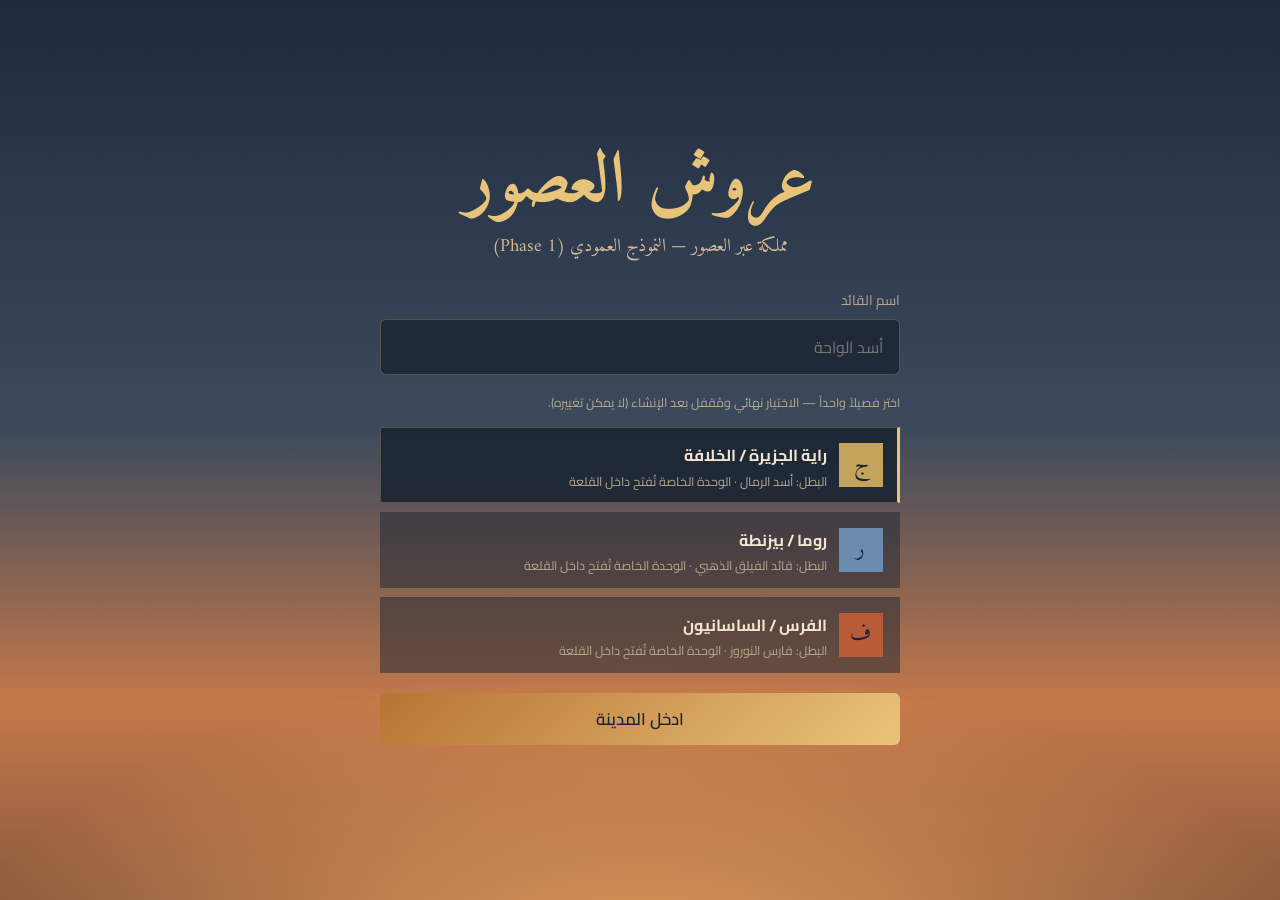
==== prototype/index.html @ b02d91c1 "Sync store deliverables: web prototype, media, and docs Add the Phase 1 browser prototype and media " ====
<!DOCTYPE html>
<html lang="ar" dir="rtl">
<head>
  <meta charset="UTF-8" />
  <meta name="viewport" content="width=device-width, initial-scale=1, viewport-fit=cover, maximum-scale=1" />
  <meta name="theme-color" content="#1e2a3d" />
  <meta name="apple-mobile-web-app-capable" content="yes" />
  <meta name="apple-mobile-web-app-status-bar-style" content="black-translucent" />
  <meta name="apple-mobile-web-app-title" content="عروش العصور" />
  <meta name="mobile-web-app-capable" content="yes" />
  <meta name="description" content="عروش العصور — نموذج عمودي عربي لمدينة وتحالف وخريطة عالم" />
  <link rel="manifest" href="manifest.webmanifest" />
  <link rel="icon" href="icons/icon-192.svg" type="image/svg+xml" />
  <link rel="apple-touch-icon" href="icons/icon-192.svg" />
  <title>عروش العصور — النموذج العمودي</title>
  <link rel="stylesheet" href="css/main.css" />
  <script type="importmap">
  {
    "imports": {
      "three": "./vendor/three.module.js",
      "three/addons/": "./vendor/addons/"
    }
  }
  </script>
</head>
<body>
  <div id="app">
    <section id="screen-create" class="screen active">
      <div class="create-wrap">
        <h1 class="brand-mark">عروش العصور</h1>
        <p class="brand-sub">مملكة عبر العصور — النموذج العمودي (Phase 1)</p>
        <div class="create-panel">
          <label for="player-name">اسم القائد</label>
          <input id="player-name" type="text" maxlength="24" placeholder="أسد الواحة" autocomplete="off" enterkeyhint="done" />
          <p class="lock-note">اختر فصيلاً واحداً — الاختيار نهائي ومُقفل بعد الإنشاء (لا يمكن تغييره).</p>
          <div id="faction-rail" class="faction-rail" role="listbox" aria-label="الفصائل"></div>
          <button type="button" class="btn btn-primary" id="btn-create">ادخل المدينة</button>
        </div>
      </div>
    </section>

    <section id="screen-game" class="screen">
      <header class="topbar">
        <h1 class="brand-mini" id="brand-mini">عروش العصور</h1>
        <div class="res-bar" id="res-bar"></div>
        <button type="button" class="btn btn-ghost btn-small" id="btn-reset" title="إعادة تعيين">جديد</button>
      </header>
      <p class="timescale" id="timescale"></p>
      <main class="main-stage" id="main-stage"></main>
      <nav class="hud-nav" aria-label="التنقل">
        <button type="button" data-view="city" class="active" title="داخل القلعة">القلعة</button>
        <button type="button" data-view="map" title="خريطة العالم">الخريطة</button>
        <button type="button" data-view="hero" title="البطل">البطل</button>
        <button type="button" data-view="alliance" title="التحالف">التحالف</button>
        <button type="button" data-view="reports" title="التقارير">التقارير</button>
        <button type="button" data-view="quests" title="المهام">المهام</button>
      </nav>
    </section>
  </div>

  <div class="onboarding" id="onboarding">
    <p id="onboarding-text"></p>
    <button type="button" class="btn btn-primary btn-small" id="btn-onboard-next">متابعة</button>
  </div>

  <div class="toast-host" id="toast-host" aria-live="polite"></div>

  <div class="modal-backdrop" id="modal" role="dialog" aria-modal="true">
    <div class="modal">
      <div id="modal-body"></div>
      <button type="button" class="btn btn-ghost" id="modal-close" style="margin-top:0.75rem;width:100%">إغلاق</button>
    </div>
  </div>

  <script type="module" src="js/app.js"></script>
</body>
</html>
---- prototype/css/main.css ----
/* عروش العصور — phone-first + atmospheric maps */
@import url('https://fonts.googleapis.com/css2?family=Amiri:wght@400;700&family=Cairo:wght@400;600;700&display=swap');

:root {
  --ink: #1a2433;
  --ink-soft: #2c3a4f;
  --sand: #d4b896;
  --sand-deep: #a67c52;
  --copper: #b87333;
  --amber: #e8c47a;
  --dusk-top: #1e2a3d;
  --dusk-mid: #3d4a5c;
  --dusk-horizon: #c4784a;
  --dusk-glow: #e8a05c;
  --panel: rgba(26, 36, 51, 0.82);
  --panel-edge: rgba(232, 196, 122, 0.28);
  --text: #f3e6d0;
  --text-muted: #b8a890;
  --danger: #c45c4a;
  --ok: #6a9b6e;
  --font-display: 'Amiri', 'Traditional Arabic', serif;
  --font-ui: 'Cairo', 'Segoe UI', Tahoma, sans-serif;
  --radius: 6px;
  --safe-top: env(safe-area-inset-top, 0px);
  --safe-right: env(safe-area-inset-right, 0px);
  --safe-bottom: env(safe-area-inset-bottom, 0px);
  --safe-left: env(safe-area-inset-left, 0px);
  --touch: 44px;
}

*, *::before, *::after { box-sizing: border-box; }

html {
  margin: 0;
  height: 100%;
  -webkit-text-size-adjust: 100%;
  touch-action: manipulation;
}

body {
  margin: 0;
  min-height: 100%;
  min-height: 100dvh;
  font-family: var(--font-ui);
  color: var(--text);
  background: var(--dusk-top);
  direction: rtl;
  overflow-x: hidden;
  overscroll-behavior-y: none;
  background:
    radial-gradient(ellipse 120% 80% at 50% 110%, var(--dusk-glow) 0%, transparent 45%),
    linear-gradient(180deg, var(--dusk-top) 0%, var(--dusk-mid) 48%, var(--dusk-horizon) 78%, #8b5a3c 100%);
  padding: var(--safe-top) var(--safe-right) var(--safe-bottom) var(--safe-left);
}

body::before {
  content: '';
  position: fixed;
  inset: 0;
  pointer-events: none;
  opacity: 0.16;
  background-image:
    repeating-linear-gradient(90deg, transparent, transparent 48px, rgba(232, 196, 122, 0.04) 48px, rgba(232, 196, 122, 0.04) 49px),
    repeating-linear-gradient(0deg, transparent, transparent 48px, rgba(26, 36, 51, 0.06) 48px, rgba(26, 36, 51, 0.06) 49px);
  z-index: 0;
}

#app { position: relative; z-index: 1; min-height: 100dvh; }

.screen { display: none; min-height: 100dvh; }
.screen.active { display: flex; flex-direction: column; }

@keyframes fadeRise {
  from { opacity: 0; transform: translateY(14px); }
  to { opacity: 1; transform: translateY(0); }
}
@keyframes brandPulse {
  0%, 100% { letter-spacing: 0.04em; text-shadow: 0 0 24px rgba(232, 160, 92, 0.25); }
  50% { letter-spacing: 0.07em; text-shadow: 0 0 36px rgba(232, 160, 92, 0.4); }
}
@keyframes horizonDrift {
  from { transform: translateX(-2%); }
  to { transform: translateX(2%); }
}
@keyframes flagWave {
  0%, 100% { transform: skewX(0deg) scaleY(1); }
  50% { transform: skewX(-8deg) scaleY(1.05); }
}
@keyframes smokeRise {
  0% { opacity: 0; transform: translateY(6px) scale(0.7); }
  30% { opacity: 0.55; }
  100% { opacity: 0; transform: translateY(-22px) scale(1.2); }
}
@keyframes resourcePulse {
  0%, 100% { opacity: 0.35; transform: scale(1); }
  50% { opacity: 0.85; transform: scale(1.15); }
}
@keyframes ambientShift {
  0%, 100% { opacity: 0.35; }
  50% { opacity: 0.55; }
}
@keyframes birdFly {
  0% { transform: translate(0, 0) scaleX(1); opacity: 0; }
  8% { opacity: 0.85; }
  45% { transform: translate(-42vw, -8vh) scaleX(1); opacity: 0.7; }
  50% { transform: translate(-48vw, -9vh) scaleX(-1); }
  92% { opacity: 0.75; }
  100% { transform: translate(-8vw, 4vh) scaleX(-1); opacity: 0; }
}
@keyframes cropPulse {
  0%, 100% { opacity: 0.45; transform: scale(1); }
  50% { opacity: 1; transform: scale(1.35); }
}
@keyframes smokeSvg {
  0% { opacity: 0; transform: translateY(4px) scale(0.6); }
  35% { opacity: 0.6; }
  100% { opacity: 0; transform: translateY(-18px) scale(1.3); }
}
@keyframes flagSvgWave {
  0%, 100% { transform: skewX(0deg); }
  50% { transform: skewX(-10deg); }
}
@keyframes plazaShimmer {
  0%, 100% { opacity: 0.35; }
  50% { opacity: 0.55; }
}

/* ——— Create ——— */
#screen-create {
  align-items: center;
  justify-content: center;
  padding: max(1.25rem, var(--safe-top)) 1.1rem max(2rem, var(--safe-bottom));
  text-align: center;
  animation: fadeRise 0.85s ease-out both;
}
.create-wrap { width: min(520px, 100%); }
.brand-mark {
  font-family: var(--font-display);
  font-size: clamp(2.6rem, 11vw, 4.5rem);
  font-weight: 700;
  color: var(--amber);
  margin: 0 0 0.3rem;
  line-height: 1.15;
  animation: brandPulse 5s ease-in-out infinite;
}
.brand-sub {
  font-family: var(--font-display);
  font-size: clamp(1rem, 3.5vw, 1.15rem);
  color: var(--sand);
  margin: 0 0 1.5rem;
}
.create-panel { text-align: right; }
.create-panel label {
  display: block;
  font-size: 0.85rem;
  color: var(--text-muted);
  margin-bottom: 0.35rem;
}
.create-panel input[type="text"] {
  width: 100%;
  min-height: var(--touch);
  padding: 0.75rem 1rem;
  border: 1px solid var(--panel-edge);
  background: var(--panel);
  color: var(--text);
  font-family: var(--font-ui);
  font-size: 1rem;
  border-radius: var(--radius);
  margin-bottom: 1rem;
  outline: none;
}
.create-panel input:focus { border-color: var(--amber); }
.faction-rail { display: grid; gap: 0.55rem; margin-bottom: 1.25rem; }
.faction-option {
  display: grid;
  grid-template-columns: auto 1fr;
  gap: 0.75rem;
  align-items: center;
  min-height: var(--touch);
  padding: 0.75rem 0.9rem;
  border: 1px solid transparent;
  border-right: 3px solid transparent;
  background: rgba(26, 36, 51, 0.5);
  cursor: pointer;
  text-align: right;
  color: inherit;
  font: inherit;
  transition: border-color 0.2s, background 0.2s, transform 0.15s;
  -webkit-tap-highlight-color: transparent;
}
.faction-option:hover, .faction-option:focus-visible { background: rgba(26, 36, 51, 0.75); }
.faction-option.selected {
  border-color: var(--panel-edge);
  border-right-color: var(--amber);
  background: rgba(26, 36, 51, 0.88);
}
.faction-glyph {
  width: 44px; height: 44px;
  display: grid; place-items: center;
  font-family: var(--font-display);
  font-size: 1.35rem;
  color: var(--ink);
  background: var(--sand-deep);
  flex-shrink: 0;
}
.faction-option[data-faction="jazira"] .faction-glyph { background: #c4a35a; }
.faction-option[data-faction="rome"] .faction-glyph { background: #6b8cae; }
.faction-option[data-faction="persia"] .faction-glyph { background: #b85c38; }
.faction-option h3 { margin: 0; font-size: 1rem; }
.faction-option p { margin: 0.15rem 0 0; font-size: 0.78rem; color: var(--text-muted); line-height: 1.4; }
.lock-note { font-size: 0.78rem; color: var(--text-muted); margin: 0 0 0.85rem; }

.btn {
  font-family: var(--font-ui);
  font-weight: 600;
  font-size: 0.95rem;
  border: none;
  cursor: pointer;
  min-height: var(--touch);
  padding: 0.65rem 1.2rem;
  border-radius: var(--radius);
  transition: transform 0.12s, filter 0.15s, background 0.2s;
  -webkit-tap-highlight-color: transparent;
  touch-action: manipulation;
}
.btn:active { transform: scale(0.98); }
.btn:disabled { opacity: 0.45; cursor: not-allowed; }
.btn-primary {
  background: linear-gradient(135deg, var(--copper), var(--amber));
  color: var(--ink);
  width: 100%;
  font-size: 1.05rem;
}
.btn-primary:hover:not(:disabled) { filter: brightness(1.06); }
.btn-ghost {
  background: transparent;
  color: var(--sand);
  border: 1px solid var(--panel-edge);
}
.btn-ghost:hover, .btn-ghost:focus-visible { background: rgba(232, 196, 122, 0.1); }
.btn-small { padding: 0.45rem 0.8rem; font-size: 0.82rem; min-height: 40px; }

/* ——— Shell ——— */
.topbar {
  display: flex;
  align-items: center;
  justify-content: space-between;
  gap: 0.5rem;
  padding: 0.55rem max(0.75rem, var(--safe-right)) 0.55rem max(0.75rem, var(--safe-left));
  background: rgba(26, 36, 51, 0.92);
  border-bottom: 1px solid var(--panel-edge);
  backdrop-filter: blur(10px);
  position: sticky;
  top: 0;
  z-index: 20;
}
.topbar .brand-mini {
  font-family: var(--font-display);
  font-size: clamp(1.15rem, 4.2vw, 1.4rem);
  font-weight: 700;
  color: var(--amber);
  margin: 0;
  white-space: nowrap;
  letter-spacing: 0.02em;
  text-shadow: 0 1px 12px rgba(232, 160, 92, 0.35);
}
.res-bar {
  display: flex;
  flex-wrap: wrap;
  gap: 0.3rem 0.55rem;
  font-size: 0.7rem;
  justify-content: center;
  flex: 1;
}
.res-bar span {
  color: var(--sand);
  padding: 0.2rem 0.45rem;
  background: rgba(0, 0, 0, 0.28);
  border: 1px solid rgba(232, 196, 122, 0.12);
  border-radius: 3px;
  font-variant-numeric: tabular-nums;
}
.res-bar strong { color: var(--text); font-weight: 700; margin-inline-start: 0.15rem; font-size: 0.78rem; }

.hud-nav {
  display: flex;
  gap: 0.1rem;
  padding: 0.25rem max(0.5rem, var(--safe-right));
  background:
    linear-gradient(180deg, rgba(40, 52, 68, 0.75), rgba(26, 36, 51, 0.55));
  border-bottom: 1px solid rgba(232, 196, 122, 0.18);
  box-shadow: inset 0 1px 0 rgba(232, 196, 122, 0.08);
  overflow-x: auto;
  -webkit-overflow-scrolling: touch;
  scrollbar-width: none;
}
.hud-nav::-webkit-scrollbar { display: none; }
.hud-nav button {
  flex: 0 0 auto;
  background: transparent;
  border: none;
  color: var(--text-muted);
  font-family: var(--font-ui);
  font-size: 0.82rem;
  font-weight: 600;
  min-height: var(--touch);
  padding: 0.35rem 0.75rem;
  cursor: pointer;
  border-bottom: 2px solid transparent;
  -webkit-tap-highlight-color: transparent;
  letter-spacing: 0.01em;
}
.hud-nav button.active,
.hud-nav button:hover,
.hud-nav button:focus-visible {
  color: var(--amber);
  border-bottom-color: var(--copper);
  text-shadow: 0 0 18px rgba(232, 160, 92, 0.25);
}

.main-stage {
  flex: 1;
  padding: 0.65rem max(0.65rem, var(--safe-right)) max(0.85rem, var(--safe-bottom));
  max-width: 960px;
  width: 100%;
  margin: 0 auto;
}
.main-stage.stage-wide { max-width: 1200px; }

.field-input {
  width: 100%;
  min-height: var(--touch);
  margin: 0.3rem 0;
  padding: 0.55rem 0.7rem;
  background: rgba(0,0,0,.25);
  border: 1px solid var(--panel-edge);
  color: var(--text);
  font-family: var(--font-ui);
  border-radius: var(--radius);
}

.panel {
  background: var(--panel);
  border: 1px solid var(--panel-edge);
  border-radius: var(--radius);
  padding: 1rem;
  margin-bottom: 0.85rem;
}
.panel h2 {
  font-family: var(--font-display);
  font-size: 1.3rem;
  margin: 0 0 0.7rem;
  color: var(--amber);
}
.panel h3 { margin: 0 0 0.45rem; font-size: 0.95rem; color: var(--sand); }
.muted { color: var(--text-muted); font-size: 0.82rem; }
.ok { color: var(--ok); }
.danger { color: var(--danger); }

.building-row {
  display: grid;
  grid-template-columns: 1fr auto;
  gap: 0.5rem;
  align-items: center;
  padding: 0.55rem 0;
  border-bottom: 1px solid rgba(232, 196, 122, 0.1);
  min-height: 44px;
}
.building-row:last-child { border-bottom: none; }
.building-row .meta { font-size: 0.78rem; color: var(--text-muted); }

.queue-banner {
  padding: 0.65rem 0.85rem;
  background: rgba(184, 115, 51, 0.22);
  border-right: 3px solid var(--copper);
  font-size: 0.85rem;
  margin-bottom: 0.55rem;
  border-radius: 0 var(--radius) var(--radius) 0;
}

.split-2 { display: grid; grid-template-columns: 1fr 1fr; gap: 0.75rem; }

.army-controls {
  display: flex;
  flex-wrap: wrap;
  gap: 0.5rem;
  align-items: end;
  margin-top: 0.5rem;
}
.army-controls label { font-size: 0.75rem; color: var(--text-muted); display: block; }
.army-controls input {
  width: 72px;
  min-height: 40px;
  padding: 0.4rem;
  background: rgba(0,0,0,0.25);
  border: 1px solid var(--panel-edge);
  color: var(--text);
  font-family: var(--font-ui);
  border-radius: var(--radius);
  font-size: 16px; /* avoid iOS zoom */
}

.timescale {
  font-size: 0.68rem;
  color: var(--text-muted);
  padding: 0.25rem max(0.75rem, var(--safe-right)) 0.35rem;
  margin: 0;
}
.unit-line { font-size: 0.88rem; margin: 0.25rem 0; }
.inline-actions { display: flex; flex-wrap: wrap; gap: 0.4rem; margin-top: 0.55rem; }
.hidden { display: none !important; }

/* ——— Map compose ——— */
.map-compose {
  display: grid;
  gap: 0.65rem;
  animation: fadeRise 0.4s ease-out both;
}
.castle-compose,
.world-compose {
  grid-template-columns: 1fr min(340px, 38%);
  align-items: start;
}
.map-main-col { display: flex; flex-direction: column; gap: 0.55rem; min-width: 0; }

.map-dock {
  background: var(--panel);
  border: 1px solid var(--panel-edge);
  border-radius: var(--radius);
  padding: 0.85rem 0.95rem;
  position: sticky;
  top: 4.2rem;
  max-height: calc(100dvh - 5.5rem);
  overflow: auto;
  -webkit-overflow-scrolling: touch;
}
.dock-head {
  display: flex;
  align-items: center;
  justify-content: space-between;
  gap: 0.45rem;
  margin-bottom: 0.3rem;
}
.dock-head h2 {
  font-family: var(--font-display);
  color: var(--amber);
  margin: 0;
  font-size: 1.2rem;
}

.world-legend {
  display: flex;
  flex-wrap: wrap;
  gap: 0.4rem 0.7rem;
  margin-top: 0.7rem;
  font-size: 0.7rem;
  color: var(--text-muted);
}
.world-legend i {
  display: inline-block;
  width: 0.6rem;
  height: 0.6rem;
  border-radius: 50%;
  margin-inline-end: 0.2rem;
  vertical-align: middle;
}

/* ——— World map frame ——— */
.world-frame {
  position: relative;
  border: 1px solid var(--panel-edge);
  border-radius: var(--radius);
  overflow: hidden;
  background: #0f2836;
  min-height: min(58dvh, 520px);
  isolation: isolate;
}
.world-frame::after {
  content: '';
  position: absolute;
  inset: 0;
  pointer-events: none;
  box-shadow: inset 0 0 48px rgba(10, 16, 24, 0.28);
  z-index: 2;
}
.world-title {
  position: absolute;
  top: 0.55rem;
  right: 0.75rem;
  z-index: 3;
  font-family: var(--font-display);
  font-size: clamp(1rem, 3.5vw, 1.15rem);
  color: var(--amber);
  text-shadow: 0 2px 14px rgba(0,0,0,0.55);
  pointer-events: none;
}
.brand-inline { letter-spacing: 0.03em; }
.world-svg {
  width: 100%;
  height: min(58dvh, 560px);
  display: block;
  cursor: grab;
  touch-action: none;
  -webkit-user-select: none;
  user-select: none;
}
.world-svg:active { cursor: grabbing; }

/* ——— Castle interior ——— */
.castle-stage {
  position: relative;
  border: 1px solid var(--panel-edge);
  border-radius: var(--radius);
  overflow: hidden;
  min-height: min(52dvh, 480px);
  isolation: isolate;
  background:
    radial-gradient(ellipse 90% 40% at 50% 12%, rgba(232, 160, 92, 0.28), transparent 50%),
    linear-gradient(180deg, #0f1826 0%, #243044 28%, #4a3828 62%, #6b4528 100%);
}
.castle-horizon {
  position: absolute;
  inset: 0 0 48% 0;
  background:
    radial-gradient(ellipse at 50% 100%, rgba(232, 160, 92, 0.35), transparent 58%),
    linear-gradient(180deg, #0a121c, transparent);
  animation: horizonDrift 18s ease-in-out infinite alternate;
  pointer-events: none;
  z-index: 0;
  opacity: 0.85;
}
.castle-ambient {
  display: none; /* was washing map contrast */
}
.castle-birds {
  position: absolute;
  inset: 8% 5% 55% 5%;
  pointer-events: none;
  z-index: 2;
  overflow: hidden;
}
.bird {
  position: absolute;
  width: 10px;
  height: 4px;
  background: transparent;
  border-radius: 50%;
  opacity: 0;
}
.bird::before,
.bird::after {
  content: '';
  position: absolute;
  top: 0;
  width: 7px;
  height: 2px;
  background: rgba(26, 36, 51, 0.55);
  border-radius: 2px 2px 0 0;
}
.bird::before { left: 0; transform: rotate(-28deg); transform-origin: right center; }
.bird::after { right: 0; transform: rotate(28deg); transform-origin: left center; }
.bird.b1 { top: 35%; right: 8%; animation: birdFly 22s linear infinite; }
.bird.b2 { top: 18%; right: 22%; animation: birdFly 28s linear 4s infinite; }
.bird.b3 { top: 48%; right: 40%; animation: birdFly 19s linear 9s infinite; width: 8px; height: 3px; }
.castle-brand {
  position: absolute;
  top: 0.65rem;
  right: 0.8rem;
  z-index: 5;
  font-family: var(--font-display);
  font-weight: 700;
  color: var(--amber);
  font-size: clamp(1.05rem, 3.6vw, 1.25rem);
  pointer-events: none;
  text-shadow: 0 2px 12px rgba(0,0,0,0.65), 0 0 20px rgba(232, 160, 92, 0.25);
  letter-spacing: 0.02em;
}
.castle-plane {
  position: relative;
  z-index: 3;
  margin: 2.1rem 0.55rem 1.5rem;
  height: min(48dvh, 440px);
  /* No CSS transforms — headless/WebGL paints SVG fills reliably */
  transform: none;
  transform-style: flat;
  perspective: none;
}
.castle-ground {
  position: absolute;
  inset: 2% 4%;
  border: 2.5px solid #e8c47a;
  border-radius: 8px;
  box-shadow:
    0 18px 36px rgba(0,0,0,0.7),
    inset 0 0 18px rgba(20, 12, 6, 0.35);
  overflow: hidden;
  opacity: 1;
  background:
    linear-gradient(160deg, #a88860 0%, #8a6e4c 28%, #6b5340 62%, #4a3828 100%);
}
.ground-tex {
  position: absolute;
  inset: 0;
  opacity: 1;
  background-image:
    radial-gradient(ellipse at 28% 36%, rgba(70, 120, 55, 0.55), transparent 48%),
    radial-gradient(ellipse at 72% 62%, rgba(160, 100, 45, 0.4), transparent 42%),
    radial-gradient(ellipse at 55% 22%, rgba(232, 196, 122, 0.18), transparent 40%),
    radial-gradient(ellipse at 40% 78%, rgba(30, 18, 10, 0.45), transparent 45%),
    repeating-linear-gradient(118deg, transparent 0 14px, rgba(20,12,6,0.12) 14px 15px),
    repeating-linear-gradient(28deg, transparent 0 18px, rgba(232,196,122,0.08) 18px 19px);
}
.ground-grass {
  position: absolute;
  border-radius: 40% 55% 45% 50%;
  pointer-events: none;
  background:
    radial-gradient(ellipse at 40% 40%, #4a7a3a 0%, #2d5024 75%),
    repeating-linear-gradient(95deg, #3d6b32 0 4px, #2a4820 4px 8px);
  opacity: 0.7;
  box-shadow: 0 3px 6px rgba(0,0,0,0.4), inset 0 0 10px rgba(10, 24, 8, 0.5);
  border: 1px solid rgba(30, 50, 22, 0.55);
}
.ground-grass.g1 { left: 8%; top: 12%; width: 22%; height: 28%; }
.ground-grass.g2 { right: 10%; bottom: 14%; width: 26%; height: 22%; opacity: 0.65; }
.ground-path {
  position: absolute;
  left: 26%;
  top: 16%;
  width: 48%;
  height: 68%;
  background:
    linear-gradient(180deg, #a88860 0%, #8a6e48 45%, #6b5340 100%);
  clip-path: polygon(42% 0%, 58% 0%, 72% 48%, 68% 100%, 32% 100%, 28% 48%);
  box-shadow: inset 0 0 18px rgba(0,0,0,0.4);
  opacity: 1;
  border: none;
}
.ground-plaza {
  position: absolute;
  left: 36%;
  top: 38%;
  width: 28%;
  height: 24%;
  border-radius: 50%;
  background:
    radial-gradient(ellipse at 50% 50%, rgba(232, 196, 122, 0.45), rgba(120, 96, 68, 0.55) 55%, transparent 72%);
  animation: plazaShimmer 5s ease-in-out infinite;
  pointer-events: none;
  box-shadow: inset 0 0 12px rgba(0,0,0,0.25);
}
.castle-wall-ring {
  position: absolute;
  inset: 5% 7%;
  border: 4px solid #c4a06a;
  box-shadow:
    inset 0 0 0 6px rgba(90, 70, 48, 0.55),
    0 0 0 2px #5c4030;
  pointer-events: none;
  border-radius: 4px;
  background: transparent;
  z-index: 2;
}
.corner-tower {
  position: absolute;
  width: 11%;
  height: 14%;
  z-index: 6;
  pointer-events: none;
  transform: none;
  background:
    linear-gradient(180deg, #f0d78c 0 14%, #e0c48a 14% 22%, #c4a06a 22% 70%, #7a5a28 70% 100%);
  box-shadow: 0 8px 12px rgba(0,0,0,0.65);
  border: 1.5px solid #3a2a18;
  border-radius: 3px 3px 2px 2px;
  opacity: 1;
}
.corner-tower::before {
  content: '';
  position: absolute;
  left: -18%;
  right: -18%;
  top: 0;
  height: 18%;
  background:
    repeating-linear-gradient(90deg, #e8c47a 0 22%, #8b6914 22% 28%);
  clip-path: polygon(0 100%, 8% 0, 20% 100%, 28% 0, 40% 100%, 48% 0, 60% 100%, 68% 0, 80% 100%, 88% 0, 100% 100%);
}
.corner-tower::after {
  content: '';
  position: absolute;
  inset: 42% 28% 18% 28%;
  background: rgba(26, 36, 51, 0.5);
  border-radius: 1px;
  box-shadow: 0 10px 0 rgba(26, 36, 51, 0.35);
}
.corner-tower.t-ne { top: 0; right: 1%; }
.corner-tower.t-nw { top: 0; left: 1%; }
.corner-tower.t-se { bottom: 0; right: 1%; }
.corner-tower.t-sw { bottom: 0; left: 1%; }

.castle-plot {
  position: absolute;
  border: none;
  padding: 0;
  background: rgba(0, 0, 0, 0.12);
  border-radius: 4px;
  cursor: pointer;
  color: var(--text);
  font-family: var(--font-ui);
  min-width: 44px;
  min-height: 44px;
  -webkit-tap-highlight-color: transparent;
  touch-action: manipulation;
  transition: transform 0.16s ease, box-shadow 0.16s ease;
  z-index: 5;
  transform: none;
  opacity: 1;
  display: flex;
  flex-direction: column;
  align-items: center;
  justify-content: flex-end;
  box-shadow: inset 0 0 0 1px rgba(232, 196, 122, 0.12);
}
.castle-plot:hover,
.castle-plot:focus-visible,
.castle-plot.is-selected {
  transform: translateY(-6px) scale(1.06);
  z-index: 8;
  outline: none;
  background: rgba(232, 196, 122, 0.12);
  box-shadow: 0 8px 16px rgba(0,0,0,0.45), inset 0 0 0 1.5px rgba(232, 196, 122, 0.45);
}
.castle-plot.is-selected::after {
  content: '';
  position: absolute;
  inset: -8% -6%;
  border: 2.5px solid var(--amber);
  border-radius: 6px;
  pointer-events: none;
  opacity: 1;
  box-shadow: 0 0 0 1px rgba(0,0,0,0.55), 0 0 14px rgba(232, 196, 122, 0.55);
}

/* Detailed SVG buildings — solid fills, no filters */
.bldg-art {
  position: relative;
  display: block;
  width: 92%;
  height: 68%;
  margin: 0 auto auto;
  flex: 1 1 auto;
  pointer-events: none;
  opacity: 1 !important;
  filter: none;
  min-height: 40px;
}
.bldg-art.is-ghost {
  opacity: 0.5 !important;
  filter: none;
}
.bldg-svg {
  width: 100%;
  height: 100%;
  display: block;
  overflow: visible;
  opacity: 1;
  /* Force crisp paint */
  shape-rendering: geometricPrecision;
}
.bldg-art .flag-svg {
  transform-origin: left center;
  animation: flagSvgWave 2.5s ease-in-out infinite;
}
.bldg-art .smoke-puff {
  animation: smokeSvg 3.4s ease-out infinite;
  transform-box: fill-box;
  transform-origin: center bottom;
}
.bldg-art .crop-pulse {
  animation: cropPulse 2.8s ease-in-out infinite;
  transform-box: fill-box;
  transform-origin: center;
}
.bldg-art .gold-glow {
  animation: resourcePulse 2.6s ease-in-out infinite;
  transform-box: fill-box;
  transform-origin: center;
}
.bldg-art .shrine-glow {
  animation: resourcePulse 3.5s ease-in-out infinite;
  transform-box: fill-box;
  transform-origin: center;
}
.plot-palace .bldg-art { width: 108%; height: 88%; margin-inline-start: -4%; }
.plot-wall .bldg-art { width: 110%; height: 62%; margin-top: 8%; }
.plot-farm .bldg-art,
.plot-lumber .bldg-art,
.plot-quarry .bldg-art,
.plot-goldmine .bldg-art { width: 102%; height: 80%; }

/* World SVG polish */
.world-svg .world-node.is-selected {
  filter: url(#softShadow) brightness(1.08);
}
.world-frame {
  background:
    radial-gradient(ellipse at 50% 30%, #1a4050 0%, #0f2836 55%, #0a1a24 100%);
}
.world-title {
  font-weight: 700;
  font-size: clamp(1.05rem, 3.8vw, 1.25rem);
  letter-spacing: 0.02em;
  text-shadow: 0 2px 14px rgba(0,0,0,0.65), 0 0 18px rgba(232, 160, 92, 0.2);
}
.dock-head h2 {
  font-size: clamp(1.15rem, 3.5vw, 1.35rem);
  font-weight: 700;
  letter-spacing: 0.015em;
}

.plot-label {
  display: block;
  font-family: var(--font-ui);
  font-size: 0.62rem;
  font-weight: 700;
  text-align: center;
  margin: 0.1rem auto 0;
  max-width: 96%;
  padding: 0.12rem 0.28rem;
  color: #fff8ea;
  background: rgba(10, 14, 22, 0.92);
  border: 1px solid rgba(232, 196, 122, 0.55);
  border-radius: 3px;
  text-shadow: none;
  line-height: 1.2;
  pointer-events: none;
  box-shadow: 0 2px 6px rgba(0,0,0,0.55);
  white-space: nowrap;
  overflow: hidden;
  text-overflow: ellipsis;
}
.plot-lvl {
  position: absolute;
  top: -4%;
  left: 2%;
  font-size: 0.64rem;
  font-weight: 700;
  font-family: var(--font-ui);
  background: #1a2433;
  border: 1.5px solid #e8c47a;
  padding: 0.14rem 0.36rem;
  border-radius: 4px;
  color: #e8c47a;
  pointer-events: none;
  min-width: 1.35rem;
  text-align: center;
  z-index: 3;
  box-shadow: 0 2px 6px rgba(0,0,0,0.65);
  line-height: 1.1;
}
.castle-caption {
  position: absolute;
  bottom: 0.55rem;
  right: 0.75rem;
  left: 0.75rem;
  margin: 0;
  z-index: 5;
  font-family: var(--font-display);
  font-size: clamp(1rem, 3.2vw, 1.15rem);
  font-weight: 700;
  color: var(--sand);
  text-shadow: 0 2px 10px rgba(0,0,0,0.55);
  pointer-events: none;
}

/* ——— Overlays ——— */
.toast-host {
  position: fixed;
  bottom: max(1rem, var(--safe-bottom));
  left: 50%;
  transform: translateX(-50%);
  z-index: 100;
  display: flex;
  flex-direction: column;
  gap: 0.4rem;
  width: min(420px, calc(100% - 2rem));
  pointer-events: none;
}
.toast {
  background: rgba(26, 36, 51, 0.96);
  border: 1px solid var(--amber);
  padding: 0.75rem 1rem;
  font-size: 0.88rem;
  animation: fadeRise 0.3s ease-out;
  pointer-events: auto;
  border-radius: var(--radius);
}
.modal-backdrop {
  position: fixed;
  inset: 0;
  background: rgba(10, 14, 22, 0.75);
  z-index: 50;
  display: none;
  align-items: flex-end;
  justify-content: center;
  padding: 0;
}
.modal-backdrop.open { display: flex; animation: fadeRise 0.25s ease-out; }
.modal {
  width: min(480px, 100%);
  max-height: 85dvh;
  overflow: auto;
  background: var(--ink-soft);
  border: 1px solid var(--panel-edge);
  border-bottom: none;
  padding: 1.15rem 1.15rem max(1.15rem, var(--safe-bottom));
  border-radius: var(--radius) var(--radius) 0 0;
  -webkit-overflow-scrolling: touch;
}
.modal h2 { font-family: var(--font-display); color: var(--amber); margin-top: 0; }
.report-table { width: 100%; border-collapse: collapse; font-size: 0.85rem; margin: 0.7rem 0; }
.report-table th, .report-table td {
  border-bottom: 1px solid rgba(232, 196, 122, 0.15);
  padding: 0.4rem 0.3rem;
  text-align: right;
}

.onboarding {
  position: fixed;
  bottom: max(4.5rem, calc(var(--safe-bottom) + 3.5rem));
  right: max(0.75rem, var(--safe-right));
  left: max(0.75rem, var(--safe-left));
  max-width: 420px;
  margin-inline-start: auto;
  z-index: 30;
  background: rgba(26, 36, 51, 0.96);
  border: 1px solid var(--copper);
  padding: 0.85rem 1rem;
  display: none;
  border-radius: var(--radius);
}
.onboarding.visible { display: block; animation: fadeRise 0.3s ease-out; }
.onboarding p { margin: 0 0 0.65rem; font-size: 0.88rem; line-height: 1.5; }

/* ——— Phone-first ——— */
@media (max-width: 860px) {
  .castle-compose,
  .world-compose {
    grid-template-columns: 1fr;
  }
  .map-dock {
    position: relative;
    top: auto;
    max-height: none;
  }
  .map-main-col { order: 1; }
  #city-dock-host,
  #world-dock-host,
  .world-compose > .map-dock { order: 2; }
  .castle-compose .castle-webgl-host,
  .castle-compose .castle-3d-host {
    height: min(52dvh, 480px);
  }
  .world-frame, .castle-stage {
    min-height: min(48dvh, 420px);
  }
  .world-svg {
    height: min(48dvh, 440px);
  }
  .castle-plane {
    height: min(38dvh, 340px);
    margin-top: 2.5rem;
  }
  .topbar { flex-wrap: wrap; }
  .res-bar { order: 3; width: 100%; justify-content: space-between; font-size: 0.68rem; }
  .split-2 { grid-template-columns: 1fr; }
  .modal-backdrop { align-items: flex-end; }
}

@media (max-width: 400px) {
  .hud-nav button { font-size: 0.74rem; padding: 0.3rem 0.55rem; }
  .brand-mark { font-size: 2.45rem; }
  .plot-label { font-size: 0.5rem; }
  .castle-plane { transform: none; }
  .castle-plot { transform: none; }
  .castle-plot:hover,
  .castle-plot:focus-visible,
  .castle-plot.is-selected {
    transform: translateY(-6px) scale(1.06);
  }
  .plot-label { font-size: 0.58rem; }
}

@media (min-width: 861px) {
  .modal-backdrop { align-items: center; padding: 1rem; }
  .modal {
    border-radius: var(--radius);
    border-bottom: 1px solid var(--panel-edge);
    padding: 1.25rem;
  }
}

/* ——— Marches / quests / help ——— */
.march-list { display: flex; flex-direction: column; gap: 0.45rem; margin-top: 0.35rem; }
.march-row {
  display: grid;
  grid-template-columns: 1fr auto;
  gap: 0.5rem;
  align-items: center;
  padding: 0.55rem 0.6rem;
  background: rgba(0,0,0,0.22);
  border: 1px solid rgba(232,196,122,0.15);
  border-radius: var(--radius);
  min-height: var(--touch);
}
.march-row .meta { font-size: 0.72rem; color: var(--text-muted); margin-top: 0.15rem; }
.eta-bar {
  height: 4px;
  margin-top: 0.35rem;
  background: rgba(255,255,255,0.08);
  border-radius: 2px;
  overflow: hidden;
}
.eta-bar i {
  display: block;
  height: 100%;
  background: linear-gradient(90deg, var(--copper), var(--amber));
  border-radius: 2px;
}
.help-strip {
  display: flex;
  flex-wrap: wrap;
  gap: 0.4rem;
  align-items: center;
  padding: 0.55rem 0.7rem;
  margin: 0.35rem 0 0.55rem;
  background: rgba(184, 115, 51, 0.14);
  border: 1px dashed var(--panel-edge);
  border-radius: var(--radius);
  font-size: 0.82rem;
}
.heal-banner { border-right-color: var(--ok); background: rgba(106, 155, 110, 0.18); }
.quest-card {
  padding: 0.75rem 0.8rem;
  margin: 0.55rem 0;
  border: 1px solid rgba(232,196,122,0.16);
  border-radius: var(--radius);
  background: rgba(0,0,0,0.18);
}
.quest-card.is-ready {
  border-color: var(--amber);
  background: rgba(232, 196, 122, 0.08);
}
.quest-card.is-claimed { opacity: 0.55; }
.quest-top {
  display: flex;
  justify-content: space-between;
  gap: 0.5rem;
  align-items: baseline;
  margin-bottom: 0.35rem;
}
.quest-status { font-size: 0.72rem; color: var(--sand); }
.quests-panel .quest-card .btn { margin-top: 0.45rem; width: 100%; }

@media (prefers-reduced-motion: reduce) {
  *, *::before, *::after {
    animation-duration: 0.01ms !important;
    animation-iteration-count: 1 !important;
    transition-duration: 0.01ms !important;
  }
}


/* ========== Reference-quality isometric castle + HUD ========== */
body.game-live {
  background:
    radial-gradient(ellipse 100% 60% at 50% 0%, #4a6a88 0%, transparent 55%),
    linear-gradient(180deg, #2a3a50 0%, #5a6a78 35%, #c4784a 72%, #8a5230 100%);
}
.topbar {
  background:
    linear-gradient(180deg, #3a4558 0%, #1a2433 55%, #121a24 100%);
  border-bottom: 2px solid rgba(196, 160, 106, 0.55);
  box-shadow: 0 4px 18px rgba(0,0,0,0.45), inset 0 1px 0 rgba(232,196,122,0.2);
  padding: 0.45rem max(0.65rem, var(--safe-right)) 0.45rem max(0.65rem, var(--safe-left));
}
.topbar .brand-mini {
  font-size: clamp(1.2rem, 4.5vw, 1.5rem);
  text-shadow: 0 2px 10px rgba(0,0,0,0.6), 0 0 16px rgba(232,160,92,0.35);
}
.res-bar span {
  background: linear-gradient(180deg, rgba(50,60,78,0.95), rgba(20,28,40,0.95));
  border: 1px solid rgba(196,160,106,0.4);
  border-radius: 999px;
  padding: 0.28rem 0.65rem;
  font-size: 0.72rem;
  box-shadow: inset 0 1px 0 rgba(255,255,255,0.06);
}
.res-bar strong { color: #fff8ea; }

/* Brass circular bottom dock */
.hud-nav {
  position: sticky;
  bottom: 0;
  top: auto;
  order: 99;
  z-index: 25;
  display: flex;
  justify-content: space-around;
  gap: 0.25rem;
  padding: 0.45rem max(0.4rem, var(--safe-right)) max(0.55rem, var(--safe-bottom));
  background:
    linear-gradient(180deg, rgba(26,36,51,0.2), rgba(14,18,28,0.92));
  border-top: 1px solid rgba(196,160,106,0.35);
  border-bottom: none;
  box-shadow: 0 -8px 24px rgba(0,0,0,0.35);
  backdrop-filter: blur(8px);
}
#screen-game {
  display: none;
  flex-direction: column;
}
#screen-game.active { display: flex; }
#screen-game .main-stage { flex: 1; padding-bottom: 0.35rem; }
#screen-game .timescale { order: 1; }
#screen-game .main-stage { order: 2; }
#screen-game .hud-nav { order: 3; }

.hud-nav button {
  flex: 1 1 0;
  min-width: 0;
  max-width: 4.6rem;
  min-height: 3.4rem;
  border-radius: 50%;
  aspect-ratio: 1;
  width: 3.35rem;
  height: 3.35rem;
  max-height: 3.5rem;
  padding: 0.2rem;
  margin: 0 auto;
  border: 2px solid #c4a06a;
  background:
    radial-gradient(circle at 35% 30%, #e8c47a, #a67c52 55%, #6b4a28 100%);
  color: #1a1410;
  font-size: 0.58rem;
  font-weight: 700;
  line-height: 1.15;
  border-bottom: 2px solid #8a6238;
  box-shadow: 0 4px 0 #4a3020, 0 6px 12px rgba(0,0,0,0.35);
  text-shadow: 0 1px 0 rgba(255,240,200,0.35);
  white-space: normal;
}
.hud-nav button.active,
.hud-nav button:hover,
.hud-nav button:focus-visible {
  color: #1a1410;
  border-color: #f0d78c;
  border-bottom-color: #c4a06a;
  filter: brightness(1.08);
  text-shadow: none;
  box-shadow: 0 2px 0 #4a3020, 0 0 14px rgba(232,196,122,0.45);
}

/* Iso castle stage */
.castle-stage.castle-iso-mode {
  min-height: min(58dvh, 560px);
  background:
    linear-gradient(180deg, #3a5570 0%, #7a90a0 28%, #e8a05c 62%, #c4784a 100%);
  border: 1px solid rgba(232,196,122,0.4);
  overflow: hidden;
  isolation: isolate;
}
.castle-hour-sky {
  position: absolute;
  inset: 0 0 40% 0;
  background:
    radial-gradient(ellipse at 30% 20%, rgba(255,220,150,0.45), transparent 50%),
    radial-gradient(ellipse at 70% 0%, rgba(255,180,100,0.25), transparent 45%);
  pointer-events: none;
  z-index: 0;
}
.castle-iso-mode .castle-brand {
  z-index: 5;
  font-size: clamp(1.1rem, 4vw, 1.35rem);
}
.castle-iso-wrap {
  position: relative;
  z-index: 2;
  width: 100%;
  margin: 1.8rem 0 1.5rem;
}
.castle-iso-svg {
  width: 100%;
  height: min(54dvh, 520px);
  display: block;
  overflow: visible;
}
.castle-hit-layer {
  position: absolute;
  inset: 0;
  pointer-events: none;
}
.castle-iso-mode .castle-plot {
  position: absolute;
  pointer-events: auto;
  background: transparent;
  border: none;
  box-shadow: none;
  border-radius: 8px;
  display: flex;
  align-items: flex-end;
  justify-content: center;
  padding: 0;
  transform: none !important;
  opacity: 1;
  min-width: 44px;
  min-height: 44px;
}
.castle-iso-mode .castle-plot:hover,
.castle-iso-mode .castle-plot:focus-visible,
.castle-iso-mode .castle-plot.is-selected {
  background: rgba(232,196,122,0.12);
  box-shadow: 0 0 0 2px rgba(232,196,122,0.65);
  transform: none !important;
}
.castle-iso-mode .plot-label {
  background: rgba(10,14,22,0.88);
  border: 1px solid rgba(232,196,122,0.5);
  font-size: 0.55rem;
  padding: 0.1rem 0.28rem;
  margin: 0 0 0.15rem;
  max-width: 100%;
}
.castle-iso-mode .plot-lvl { display: none; } /* badges live in SVG */
.castle-iso-mode .castle-caption {
  z-index: 5;
  color: #fff4dc;
  text-shadow: 0 2px 8px rgba(0,0,0,0.7);
}
.float-marker {
  animation: markerBob 2.4s ease-in-out infinite;
}
@keyframes markerBob {
  0%, 100% { transform: translateY(0); }
  50% { transform: translateY(-5px); }
}
.flag-wave { transform-origin: left center; animation: flagSvgWave 2.4s ease-in-out infinite; }
.smoke-soft { animation: smokeSvg 3.5s ease-out infinite; }

@media (max-width: 860px) {
  .castle-stage.castle-iso-mode { min-height: min(52dvh, 480px); }
  .castle-iso-svg { height: min(48dvh, 460px); }
  .hud-nav button { width: 3.1rem; height: 3.1rem; font-size: 0.52rem; }
}

.res-ico {
  display: inline-block;
  width: 0.7rem;
  height: 0.7rem;
  margin-inline-end: 0.2rem;
  border-radius: 2px;
  vertical-align: -1px;
}
.res-ico.food { background: linear-gradient(135deg, #8bb85a, #3d6b32); border-radius: 50%; }
.res-ico.wood { background: linear-gradient(180deg, #8b6914, #5c4030); }
.res-ico.stone { background: linear-gradient(145deg, #c0c6cc, #6a7078); }
.res-ico.gold { background: radial-gradient(circle, #f0d78c, #b8860b); border-radius: 50%; }
.res-ico.stam { background: linear-gradient(135deg, #e8a05c, #c45c4a); border-radius: 50%; }
.res-ico.spd { background: linear-gradient(135deg, #7a9ec4, #3d5a80); border-radius: 50%; }
.castle-compose .map-dock { background: rgba(20,28,40,0.88); border-color: rgba(196,160,106,0.35); }

/* ========== Three.js castle 3D ========== */
.castle-stage.castle-3d-mode {
  min-height: min(58dvh, 560px);
  background:
    linear-gradient(180deg, #3a5570 0%, #7a90a0 28%, #e8a05c 62%, #c4784a 100%);
  border: 1px solid rgba(232,196,122,0.4);
  overflow: hidden;
  isolation: isolate;
  position: relative;
}
.castle-webgl-host {
  position: relative;
  width: 100%;
  height: min(54dvh, 520px);
  border-radius: 4px;
  overflow: hidden;
  touch-action: none;
  background: #6a8090;
}
.castle-webgl-canvas {
  width: 100% !important;
  height: 100% !important;
  display: block;
  cursor: grab;
  touch-action: none;
}
.castle-webgl-canvas:active { cursor: grabbing; }
.castle-3d-brand,
.castle-webgl-host .castle-brand {
  position: absolute;
  top: 0.55rem;
  right: 0.7rem;
  z-index: 4;
  font-family: 'Cairo', 'Amiri', serif;
  font-weight: 800;
  font-size: clamp(1.05rem, 3.8vw, 1.35rem);
  color: #fff4dc;
  text-shadow: 0 2px 10px rgba(0,0,0,0.75);
  pointer-events: none;
}
.castle-webgl-host .castle-caption {
  position: absolute;
  bottom: 0.45rem;
  left: 0.6rem;
  right: 0.6rem;
  z-index: 4;
  margin: 0;
  text-align: center;
  font-size: 0.72rem;
  color: #fff4dc;
  text-shadow: 0 1px 6px rgba(0,0,0,0.7);
  pointer-events: none;
}
.webgl-fallback {
  display: flex;
  flex-direction: column;
  align-items: center;
  justify-content: center;
  height: 100%;
  padding: 1.25rem;
  text-align: center;
  color: #fff4dc;
  background: rgba(12,16,24,0.94);
  border: 1px solid rgba(232,196,122,0.4);
}
.castle-3d-wrap {
  position: relative;
  z-index: 2;
  width: 100%;
  margin: 1.6rem 0 1.2rem;
}
.castle-3d-host {
  width: 100%;
  height: min(54dvh, 520px);
  border-radius: 4px;
  overflow: hidden;
  background: #6a8090;
  touch-action: none;
}
.castle-3d-canvas {
  width: 100% !important;
  height: 100% !important;
  display: block;
  cursor: grab;
}
.castle-3d-canvas:active { cursor: grabbing; }
.castle-3d-fallback {
  position: absolute;
  inset: 12% 8%;
  z-index: 6;
  display: flex;
  flex-direction: column;
  align-items: center;
  justify-content: center;
  text-align: center;
  gap: 0.5rem;
  padding: 1.2rem;
  background: rgba(12, 16, 24, 0.92);
  border: 1px solid rgba(232,196,122,0.45);
  color: #fff4dc;
  font-size: 0.95rem;
  line-height: 1.6;
}
.castle-3d-fallback[hidden] { display: none !important; }
.castle-label-rail {
  display: flex;
  flex-wrap: wrap;
  gap: 0.35rem;
  justify-content: center;
  padding: 0.55rem 0.4rem 0.15rem;
}
.castle-3d-mode .castle-plot.plot-html {
  position: relative;
  left: auto;
  top: auto;
  width: auto;
  min-width: 44px;
  min-height: 44px;
  padding: 0.28rem 0.45rem;
  border-radius: 8px;
  border: 1px solid rgba(232,196,122,0.35);
  background: rgba(10,14,22,0.78);
  color: #f0e0c4;
  display: inline-flex;
  flex-direction: column;
  align-items: center;
  gap: 0.1rem;
  pointer-events: auto;
  transform: none !important;
}
.castle-3d-mode .castle-plot.plot-html.is-selected,
.castle-3d-mode .castle-plot.plot-html:hover,
.castle-3d-mode .castle-plot.plot-html:focus-visible {
  border-color: #e8c47a;
  box-shadow: 0 0 0 2px rgba(232,196,122,0.45);
  background: rgba(30, 36, 48, 0.92);
}
.castle-3d-mode .plot-label {
  font-size: 0.62rem;
  background: transparent;
  border: none;
  padding: 0;
  margin: 0;
}
.castle-3d-mode .plot-lvl {
  display: block;
  font-size: 0.58rem;
  color: #e8c47a;
  font-weight: 700;
}
.castle-3d-mode .castle-brand {
  z-index: 5;
  font-size: clamp(1.1rem, 4vw, 1.35rem);
}
.castle-3d-mode .castle-caption {
  z-index: 5;
  color: #fff4dc;
  text-shadow: 0 2px 8px rgba(0,0,0,0.7);
}
.bldg-role { margin: 0.2rem 0; font-size: 0.88rem; }
.bldg-fn { margin: 0.15rem 0 0.45rem; font-size: 0.82rem; color: var(--text-muted); line-height: 1.45; }
.bldg-tasks {
  margin: 0.35rem 0 0.55rem;
  padding: 0.45rem 0.55rem;
  border: 1px solid rgba(196,160,106,0.28);
  background: rgba(0,0,0,0.22);
  border-radius: 8px;
}
.bldg-tasks h3 { margin: 0 0 0.35rem; font-size: 0.85rem; color: #e8c47a; }
.bldg-tasks ul { margin: 0; padding: 0 1.1rem 0 0; list-style: disc; }
.bldg-tasks li { margin: 0.2rem 0; font-size: 0.78rem; line-height: 1.4; }
.task-tag {
  display: inline-block;
  min-width: 2.6rem;
  color: #e8c47a;
  font-weight: 700;
  margin-inline-end: 0.25rem;
}
.task-now { margin: 0.45rem 0 0; font-size: 0.8rem; }

@media (max-width: 860px) {
  .castle-stage.castle-3d-mode { min-height: min(52dvh, 480px); }
  .castle-3d-host { height: min(46dvh, 440px); }
}

/* ========== Pillars AU-16…20 — units / heroes / world 3D ========== */
.unit-train-grid {
  display: grid;
  gap: 0.75rem;
  margin-top: 0.5rem;
}
.unit-card {
  display: grid;
  grid-template-columns: 112px 1fr;
  gap: 0.65rem;
  padding: 0.55rem;
  border: 1px solid rgba(196,160,106,0.28);
  background: rgba(12,18,28,0.55);
  border-radius: 6px;
}
.unit-preview, .preview3d-host, .hero-preview, .node-preview {
  width: 100%;
  height: 112px;
  border-radius: 4px;
  overflow: hidden;
  background:
    radial-gradient(ellipse at 40% 20%, rgba(255,208,120,0.35), transparent 55%),
    linear-gradient(180deg, #6a8090 0%, #c4784a 100%);
  border: 1px solid rgba(232,196,122,0.35);
}
.unit-preview.compact { height: 88px; max-width: 140px; }
.hero-preview { height: 240px; min-height: 220px; }
.preview3d-canvas, .world-webgl-canvas {
  width: 100% !important;
  height: 100% !important;
  display: block;
  touch-action: none;
}
.preview3d-fallback {
  display: flex;
  align-items: center;
  justify-content: center;
  height: 100%;
  padding: 0.5rem;
  text-align: center;
  font-size: 0.75rem;
}
.unit-card-body strong { display: block; color: #f3e6d0; }
.unit-stats { font-size: 0.78rem; color: #e8c47a; margin: 0.25rem 0; }
.unit-card-body select {
  width: 100%;
  margin-top: 0.2rem;
  background: #1a2433;
  color: #f3e6d0;
  border: 1px solid rgba(196,160,106,0.4);
  border-radius: 4px;
  padding: 0.25rem;
}
.world-3d-frame, .world-webgl-host {
  min-height: min(54dvh, 520px);
  height: min(54dvh, 520px);
  background:
    linear-gradient(180deg, #3a5570 0%, #7a90a0 28%, #e8a05c 62%, #c4784a 100%);
}
.power-gate {
  display: flex;
  flex-direction: column;
  gap: 0.2rem;
  padding: 0.55rem 0.7rem;
  border-radius: 6px;
  margin: 0.45rem 0;
  border: 1px solid rgba(232,196,122,0.35);
  background: rgba(20,28,40,0.75);
  font-size: 0.85rem;
}
.power-gate.is-ok { border-color: rgba(106,155,110,0.65); color: #b8e0b0; }
.power-gate.is-low { border-color: rgba(196,92,74,0.7); color: #f0c0b4; }
.hero-panel .hero-layout {
  display: grid;
  grid-template-columns: minmax(200px, 280px) 1fr;
  gap: 1rem;
  align-items: start;
}
.hero-stat-row {
  display: flex;
  flex-wrap: wrap;
  gap: 0.45rem;
  margin: 0.5rem 0;
}
.hero-stat-row span {
  padding: 0.25rem 0.55rem;
  border-radius: 999px;
  border: 1px solid rgba(196,160,106,0.35);
  background: rgba(26,36,51,0.8);
  font-size: 0.78rem;
  color: #e8c47a;
}
.trait-list { margin: 0.25rem 0 0.6rem; padding-inline-start: 1.1rem; }
.trait-list li { margin: 0.2rem 0; font-size: 0.86rem; }
.center { text-align: center; }
.march-preview-row { margin-bottom: 0.4rem; }

@media (max-width: 860px) {
  .unit-card { grid-template-columns: 1fr; }
  .unit-preview { height: 140px; }
  .hero-panel .hero-layout { grid-template-columns: 1fr; }
  .hero-preview { height: 200px; }
  .world-3d-frame, .world-webgl-host { height: min(46dvh, 440px); min-height: min(46dvh, 440px); }
}
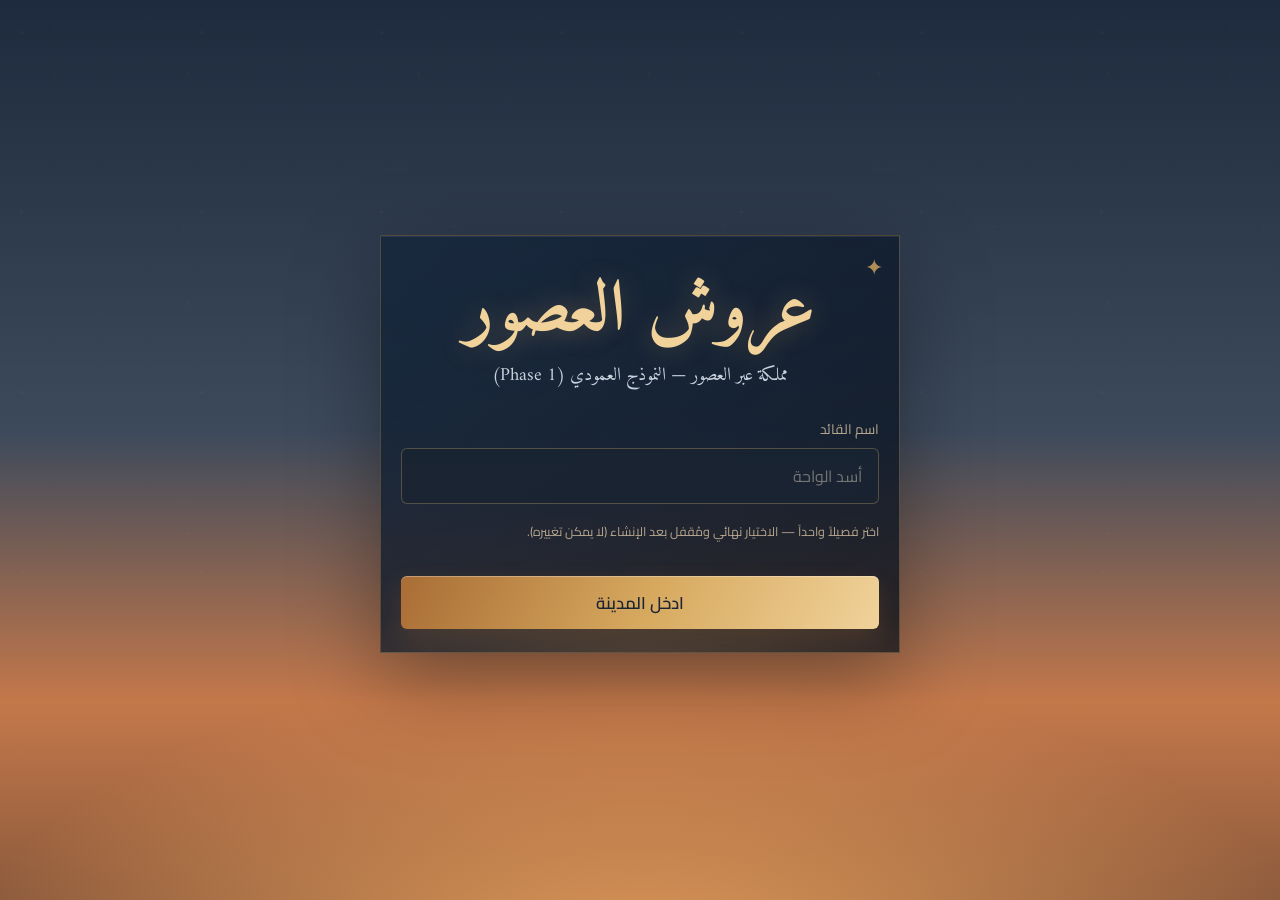
==== commit b4d2d141: "feat: add grand world events and weekly kingdom war UI" ====
--- a/prototype/index.html
+++ b/prototype/index.html
@@ -54,6 +54,7 @@
         <button type="button" data-view="alliance" title="التحالف">التحالف</button>
         <button type="button" data-view="reports" title="التقارير">التقارير</button>
         <button type="button" data-view="quests" title="المهام">المهام</button>
+        <button type="button" data-view="events" title="الفعاليات">الفعاليات</button>
       </nav>
     </section>
   </div>
--- a/prototype/css/main.css
+++ b/prototype/css/main.css
@@ -1559,3 +1559,604 @@
   .hero-preview { height: 200px; }
   .world-3d-frame, .world-webgl-host { height: min(46dvh, 440px); min-height: min(46dvh, 440px); }
 }
+
+
+
+/* ========== Season One: throne-ledger polish ========== */
+:root {
+  --royal-night: #0c1421;
+  --royal-blue: #14253b;
+  --royal-gold: #d7a95f;
+  --royal-gold-soft: #f0d29a;
+  --glass: rgba(10, 18, 30, 0.72);
+  --glass-strong: rgba(9, 16, 28, 0.9);
+}
+
+body::after {
+  content: '';
+  position: fixed;
+  inset: 0;
+  pointer-events: none;
+  z-index: 0;
+  opacity: .5;
+  background:
+    radial-gradient(circle at 12% 18%, rgba(215,169,95,.11) 0 1px, transparent 2px),
+    radial-gradient(circle at 82% 32%, rgba(215,169,95,.09) 0 1px, transparent 2px),
+    radial-gradient(circle at 68% 84%, rgba(116,158,166,.1) 0 1px, transparent 2px);
+  background-size: 180px 180px, 230px 230px, 270px 270px;
+  animation: starDrift 28s linear infinite;
+}
+
+@keyframes starDrift {
+  from { transform: translate3d(0, 0, 0); }
+  to { transform: translate3d(-24px, 18px, 0); }
+}
+
+.create-wrap {
+  position: relative;
+  padding: 2.2rem 1.25rem 1.4rem;
+  background: linear-gradient(145deg, rgba(20,37,59,.82), rgba(8,15,26,.78));
+  border: 1px solid rgba(215,169,95,.3);
+  box-shadow: 0 28px 80px rgba(0,0,0,.35), inset 0 1px 0 rgba(255,255,255,.08);
+  overflow: hidden;
+}
+.create-wrap::before {
+  content: '✦';
+  position: absolute;
+  top: .6rem;
+  right: 1rem;
+  color: var(--royal-gold);
+  font-size: 1.4rem;
+  opacity: .8;
+}
+.create-wrap::after {
+  content: '';
+  position: absolute;
+  left: -15%;
+  right: -15%;
+  bottom: -70px;
+  height: 130px;
+  background: radial-gradient(ellipse, rgba(215,169,95,.18), transparent 68%);
+  pointer-events: none;
+}
+.brand-mark { color: var(--royal-gold-soft); text-shadow: 0 0 28px rgba(215,169,95,.3); }
+.brand-sub { color: #c8d1dc; }
+.create-panel { position: relative; z-index: 1; }
+.faction-option {
+  background: linear-gradient(110deg, rgba(255,255,255,.04), rgba(0,0,0,.25));
+  border-color: rgba(215,169,95,.1);
+  box-shadow: inset 0 1px 0 rgba(255,255,255,.04);
+}
+.faction-option.selected {
+  background: linear-gradient(110deg, rgba(215,169,95,.16), rgba(15,27,43,.86));
+  border-color: rgba(215,169,95,.46);
+  box-shadow: 0 0 24px rgba(215,169,95,.08), inset 0 1px 0 rgba(255,255,255,.08);
+}
+.faction-glyph {
+  border-radius: 50%;
+  box-shadow: 0 0 0 4px rgba(255,255,255,.06), 0 7px 18px rgba(0,0,0,.28);
+}
+.btn-primary {
+  background: linear-gradient(115deg, #a96d35 0%, #d7a95f 52%, #f0d29a 100%);
+  box-shadow: 0 8px 22px rgba(184,115,51,.18), inset 0 1px 0 rgba(255,255,255,.3);
+}
+
+.castle-stage,
+.world-frame {
+  box-shadow: 0 18px 42px rgba(3,8,16,.32), inset 0 1px 0 rgba(255,255,255,.08);
+}
+.castle-stage::before,
+.world-frame::before {
+  content: '';
+  position: absolute;
+  inset: 0;
+  pointer-events: none;
+  z-index: 2;
+  background: linear-gradient(120deg, rgba(255,255,255,.08), transparent 26%, transparent 72%, rgba(215,169,95,.06));
+  mix-blend-mode: screen;
+}
+
+.story-ledger {
+  position: relative;
+  display: grid;
+  grid-template-columns: auto 1fr;
+  gap: .85rem;
+  margin: .7rem 0 .85rem;
+  padding: .95rem 1rem;
+  overflow: hidden;
+  background: linear-gradient(115deg, rgba(18,31,48,.94), rgba(8,16,28,.82));
+  border: 1px solid color-mix(in srgb, var(--story-accent) 48%, transparent);
+  border-right: 3px solid var(--story-accent);
+  box-shadow: 0 14px 30px rgba(0,0,0,.2), inset 0 1px 0 rgba(255,255,255,.06);
+  animation: ledgerReveal .45s ease-out both;
+}
+.story-ledger::after {
+  content: '';
+  position: absolute;
+  width: 190px;
+  height: 190px;
+  left: -72px;
+  top: -105px;
+  border-radius: 50%;
+  background: radial-gradient(circle, color-mix(in srgb, var(--story-accent) 18%, transparent), transparent 68%);
+}
+@keyframes ledgerReveal { from { opacity: 0; transform: translateY(8px); } to { opacity: 1; transform: translateY(0); } }
+.story-ledger-mark {
+  width: 42px;
+  height: 42px;
+  display: grid;
+  place-items: center;
+  border: 1px solid color-mix(in srgb, var(--story-accent) 65%, transparent);
+  border-radius: 50%;
+  color: var(--story-accent);
+  font-size: 1.35rem;
+  box-shadow: 0 0 22px color-mix(in srgb, var(--story-accent) 20%, transparent);
+}
+.story-ledger-copy { min-width: 0; }
+.story-kicker { display: flex; gap: .55rem; flex-wrap: wrap; align-items: center; color: var(--story-accent); font-size: .68rem; letter-spacing: .03em; }
+.story-kicker b { color: var(--text-muted); font-weight: 400; }
+.story-ledger h2 { margin: .22rem 0 .28rem; color: var(--royal-gold-soft); font-family: var(--font-display); font-size: 1.35rem; line-height: 1.2; }
+.story-ledger p { margin: 0; color: #d6dde4; font-size: .83rem; line-height: 1.75; }
+.story-objective { display: flex; align-items: center; gap: .45rem; margin-top: .65rem; color: var(--story-accent); font-size: .76rem; }
+.story-objective i { width: 6px; height: 6px; flex: 0 0 auto; border-radius: 50%; background: var(--story-accent); box-shadow: 0 0 9px var(--story-accent); }
+.story-progress { display: grid; grid-template-columns: auto auto 1fr; align-items: center; gap: .45rem; margin-top: .7rem; color: var(--text-muted); font-size: .66rem; }
+.story-progress b { color: var(--story-accent); font-weight: 700; }
+.story-progress em { display: block; height: 3px; overflow: hidden; background: rgba(255,255,255,.1); border-radius: 10px; }
+.story-progress em i { display: block; height: 100%; background: var(--story-accent); box-shadow: 0 0 10px var(--story-accent); }
+
+@media (max-width: 430px) {
+  .create-wrap { padding-inline: .9rem; }
+  .story-ledger { padding: .8rem .75rem; gap: .65rem; }
+  .story-ledger-mark { width: 34px; height: 34px; font-size: 1rem; }
+  .story-ledger h2 { font-size: 1.18rem; }
+  .story-ledger p { font-size: .78rem; }
+}
+
+
+
+/* ========== Strategic atlas: living world polish ========== */
+.world-frame {
+  background: radial-gradient(ellipse at 50% 20%, #24586a 0%, #102f40 48%, #071722 100%);
+  border-color: rgba(215,169,95,.46);
+  box-shadow: 0 22px 55px rgba(3,8,16,.42), inset 0 1px 0 rgba(255,255,255,.12);
+}
+.world-frame::before {
+  content: '';
+  position: absolute;
+  inset: 0;
+  z-index: 2;
+  pointer-events: none;
+  background:
+    linear-gradient(115deg, rgba(255,255,255,.12), transparent 22%, transparent 68%, rgba(215,169,95,.08)),
+    radial-gradient(ellipse at 50% 110%, rgba(215,169,95,.16), transparent 50%);
+  mix-blend-mode: screen;
+}
+.world-atlas-hud {
+  position: absolute;
+  inset: .75rem .85rem auto;
+  z-index: 5;
+  display: flex;
+  align-items: center;
+  gap: .55rem;
+  width: fit-content;
+  max-width: calc(100% - 1.7rem);
+  padding: .42rem .55rem;
+  color: #f4e5c5;
+  background: rgba(7,16,27,.72);
+  border: 1px solid rgba(215,169,95,.35);
+  border-radius: 4px;
+  box-shadow: 0 8px 24px rgba(0,0,0,.22), inset 0 1px 0 rgba(255,255,255,.07);
+  backdrop-filter: blur(10px);
+  pointer-events: none;
+}
+.atlas-crest {
+  display: grid;
+  place-items: center;
+  width: 30px;
+  height: 30px;
+  color: #f0d29a;
+  border: 1px solid rgba(215,169,95,.6);
+  border-radius: 50%;
+  font-size: 1rem;
+  box-shadow: 0 0 18px rgba(215,169,95,.2);
+}
+.world-atlas-hud strong { display: block; font-family: var(--font-display); font-size: .98rem; line-height: 1.05; color: #f0d29a; }
+.world-atlas-hud > div:nth-child(2) span { display: block; margin-top: .12rem; color: #a9bac5; font-size: .58rem; }
+.atlas-stat { padding-inline-start: .6rem; border-inline-start: 1px solid rgba(215,169,95,.22); text-align: center; }
+.atlas-stat b { display: block; color: #e4bb75; font-size: .78rem; line-height: 1; }
+.atlas-stat span { color: #9eb0b9; font-size: .55rem; }
+.world-compass {
+  position: absolute;
+  left: .9rem;
+  bottom: .9rem;
+  z-index: 5;
+  display: grid;
+  place-items: center;
+  width: 40px;
+  height: 40px;
+  border: 1px solid rgba(215,169,95,.4);
+  border-radius: 50%;
+  color: #e8c47a;
+  background: rgba(7,16,27,.62);
+  box-shadow: 0 6px 18px rgba(0,0,0,.24);
+  pointer-events: none;
+}
+.world-compass b { position: absolute; top: 2px; font-size: .55rem; }
+.world-compass span { position: absolute; bottom: 2px; font-size: .55rem; color: #93abb8; }
+.world-compass i { width: 2px; height: 25px; background: linear-gradient(#f0d29a 0 48%, #527382 48%); transform: rotate(32deg); box-shadow: 0 0 8px rgba(215,169,95,.4); }
+.world-webgl-host canvas { filter: saturate(1.08) contrast(1.03); }
+.world-dock { box-shadow: 0 16px 34px rgba(0,0,0,.18), inset 0 1px 0 rgba(255,255,255,.06); }
+.dock-eyebrow { display: block; margin-bottom: .15rem; color: #9ab0b8; font-size: .62rem; letter-spacing: .04em; }
+.world-dock .dock-head h2 { margin-top: 0; }
+.world-legend { padding-top: .65rem; border-top: 1px solid rgba(215,169,95,.16); }
+.world-legend span { display: inline-flex; align-items: center; gap: .15rem; }
+.world-legend i { box-shadow: 0 0 8px currentColor; }
+
+@media (max-width: 520px) {
+  .world-atlas-hud { inset: .55rem .55rem auto; gap: .35rem; padding: .34rem .4rem; }
+  .atlas-crest { width: 26px; height: 26px; }
+  .world-atlas-hud > div:nth-child(2) span { display: none; }
+  .world-atlas-hud strong { font-size: .86rem; }
+  .atlas-stat { padding-inline-start: .38rem; }
+  .world-compass { left: .6rem; bottom: .6rem; transform: scale(.88); transform-origin: bottom left; }
+}
+
+
+
+/* ========== Royal citadel command center ========== */
+.castle-stage {
+  border-color: rgba(215,169,95,.48);
+  box-shadow: 0 24px 58px rgba(3,8,16,.44), inset 0 1px 0 rgba(255,255,255,.12);
+}
+.castle-command-hud {
+  position: absolute;
+  inset: .7rem .8rem auto;
+  z-index: 8;
+  display: flex;
+  align-items: center;
+  gap: .55rem;
+  max-width: calc(100% - 1.6rem);
+  padding: .44rem .58rem;
+  background: linear-gradient(105deg, rgba(8,16,28,.88), rgba(20,32,47,.7));
+  border: 1px solid rgba(215,169,95,.38);
+  border-right: 2px solid #d7a95f;
+  box-shadow: 0 9px 24px rgba(0,0,0,.28), inset 0 1px 0 rgba(255,255,255,.08);
+  backdrop-filter: blur(10px);
+  pointer-events: none;
+}
+.castle-seal {
+  display: grid;
+  place-items: center;
+  width: 34px;
+  height: 34px;
+  flex: 0 0 auto;
+  color: #f0d29a;
+  border: 1px solid rgba(215,169,95,.68);
+  border-radius: 50%;
+  box-shadow: 0 0 20px rgba(215,169,95,.2), inset 0 0 12px rgba(215,169,95,.12);
+  font-size: 1rem;
+}
+.castle-command-copy { min-width: 0; }
+.castle-command-copy span { display: block; color: #a9bac5; font-size: .59rem; letter-spacing: .03em; }
+.castle-command-copy strong { display: block; overflow: hidden; color: #f0d29a; font-family: var(--font-display); font-size: 1.05rem; line-height: 1.12; text-overflow: ellipsis; white-space: nowrap; }
+.castle-command-copy em { display: block; margin-top: .12rem; color: #c7d1d5; font-size: .57rem; font-style: normal; }
+.castle-command-rank { margin-inline-start: auto; padding-inline-start: .62rem; border-inline-start: 1px solid rgba(215,169,95,.25); text-align: center; }
+.castle-command-rank b { display: block; color: #e4bb75; font-size: .9rem; line-height: 1; }
+.castle-command-rank span { color: #9eb0b9; font-size: .55rem; white-space: nowrap; }
+
+.castle-resource-ledger {
+  position: relative;
+  padding: .72rem .8rem .78rem;
+  margin: .7rem 0 .85rem;
+  background: linear-gradient(115deg, rgba(14,26,41,.95), rgba(8,16,28,.82));
+  border: 1px solid rgba(215,169,95,.3);
+  border-top: 2px solid rgba(215,169,95,.58);
+  box-shadow: 0 14px 30px rgba(0,0,0,.2), inset 0 1px 0 rgba(255,255,255,.06);
+}
+.castle-resource-ledger::after {
+  content: '';
+  position: absolute;
+  inset: auto 8% 0;
+  height: 1px;
+  background: linear-gradient(90deg, transparent, rgba(215,169,95,.5), transparent);
+}
+.ledger-heading { display: flex; align-items: baseline; gap: .55rem; flex-wrap: wrap; margin-bottom: .55rem; }
+.ledger-heading strong { color: #f0d29a; font-family: var(--font-display); font-size: 1.12rem; }
+.ledger-kicker { color: #a9bac5; font-size: .62rem; letter-spacing: .03em; }
+.ledger-capacity { margin-inline-start: auto; color: #8ea3ae; font-size: .6rem; }
+.resource-ledger-grid { display: grid; grid-template-columns: repeat(4, 1fr); gap: .45rem; }
+.resource-ledger-card { display: flex; align-items: center; gap: .42rem; min-width: 0; padding: .46rem .5rem; background: rgba(255,255,255,.035); border: 1px solid rgba(215,169,95,.12); border-radius: 3px; transition: transform .18s ease, border-color .18s ease, background .18s ease; }
+.resource-ledger-card:hover { transform: translateY(-2px); background: rgba(215,169,95,.08); border-color: rgba(215,169,95,.38); }
+.resource-ledger-icon { display: grid; place-items: center; width: 25px; height: 25px; flex: 0 0 auto; color: #efd095; border: 1px solid currentColor; border-radius: 50%; font-size: .74rem; box-shadow: 0 0 12px currentColor; }
+.resource-ledger-card span { display: block; color: #9eb0b9; font-size: .58rem; }
+.resource-ledger-card strong { display: block; color: #f4e5c5; font-size: .83rem; line-height: 1.1; }
+.resource-ledger-card em { display: block; color: #76ad83; font-size: .55rem; font-style: normal; }
+.resource-food .resource-ledger-icon { color: #d5ae62; }
+.resource-wood .resource-ledger-icon { color: #76a875; }
+.resource-stone .resource-ledger-icon { color: #aab8c4; }
+.resource-gold .resource-ledger-icon { color: #f0cf77; }
+
+@media (max-width: 600px) {
+  .castle-command-hud { inset: .55rem .55rem auto; padding: .36rem .42rem; }
+  .castle-seal { width: 29px; height: 29px; font-size: .85rem; }
+  .castle-command-copy strong { font-size: .9rem; }
+  .castle-command-copy em { display: none; }
+  .castle-command-rank { display: none; }
+  .castle-resource-ledger { padding-inline: .58rem; }
+  .ledger-heading { gap: .3rem; }
+  .ledger-heading strong { font-size: 1rem; }
+  .ledger-capacity { width: 100%; margin-inline-start: 0; }
+  .resource-ledger-grid { grid-template-columns: repeat(2, 1fr); }
+}
+
+
+
+/* ========== Royal war room: armies & battle reports ========== */
+.war-room-card {
+  margin: .6rem 0 .75rem;
+  padding: .75rem;
+  background: linear-gradient(145deg, rgba(18,31,48,.96), rgba(8,15,26,.88));
+  border: 1px solid rgba(215,169,95,.38);
+  border-top: 2px solid #d7a95f;
+  box-shadow: 0 16px 34px rgba(0,0,0,.24), inset 0 1px 0 rgba(255,255,255,.07);
+}
+.war-room-banner { display: flex; align-items: center; gap: .55rem; padding-bottom: .62rem; border-bottom: 1px solid rgba(215,169,95,.16); }
+.war-room-seal { display: grid; place-items: center; width: 36px; height: 36px; flex: 0 0 auto; color: #f0d29a; border: 1px solid rgba(215,169,95,.65); border-radius: 50%; font-size: 1rem; box-shadow: 0 0 18px rgba(215,169,95,.2); }
+.war-room-banner > div:nth-child(2) { min-width: 0; }
+.war-room-banner span { display: block; color: #a9bac5; font-size: .6rem; letter-spacing: .04em; }
+.war-room-banner strong { display: block; color: #f0d29a; font-family: var(--font-display); font-size: 1.15rem; line-height: 1.1; }
+.war-room-banner em { display: block; margin-top: .1rem; color: #9eb0b9; font-size: .6rem; font-style: normal; }
+.war-room-power { margin-inline-start: auto; padding-inline-start: .62rem; border-inline-start: 1px solid rgba(215,169,95,.24); text-align: center; }
+.war-room-power b { display: block; color: #e4bb75; font-size: 1rem; line-height: 1; }
+.war-room-power span { color: #9eb0b9; font-size: .55rem; }
+.war-room-metrics { display: flex; flex-wrap: wrap; gap: .45rem; padding: .52rem 0 .2rem; color: #9eb0b9; font-size: .62rem; }
+.war-room-metrics span { padding: .22rem .42rem; background: rgba(255,255,255,.035); border: 1px solid rgba(215,169,95,.12); border-radius: 3px; }
+.war-room-metrics b { color: #f0d29a; }
+.army-controls { display: grid; grid-template-columns: 1fr 1fr; gap: .45rem; margin-top: .35rem; }
+.march-preview-row { grid-column: 1 / -1; display: flex; align-items: center; gap: .55rem; margin-bottom: .15rem; padding: .35rem; background: rgba(215,169,95,.06); border: 1px solid rgba(215,169,95,.15); }
+.unit-preview.compact { width: 82px; height: 64px; max-width: 82px; }
+.march-preview-copy span, .march-preview-copy strong, .march-preview-copy small { display: block; }
+.march-preview-copy span { color: #9eb0b9; font-size: .58rem; }
+.march-preview-copy strong { color: #f0d29a; font-family: var(--font-display); font-size: .98rem; }
+.march-preview-copy small { color: #76ad83; font-size: .57rem; }
+.army-unit-slot { display: flex; align-items: center; justify-content: space-between; gap: .3rem; min-width: 0; padding: .42rem .45rem; background: rgba(255,255,255,.035); border: 1px solid rgba(215,169,95,.13); border-radius: 3px; transition: border-color .18s ease, transform .18s ease, background .18s ease; }
+.army-unit-slot:focus-within, .army-unit-slot:hover { transform: translateY(-1px); background: rgba(215,169,95,.08); border-color: rgba(215,169,95,.38); }
+.army-unit-heading { display: flex; align-items: center; gap: .32rem; min-width: 0; }
+.army-unit-heading label { overflow: hidden; color: #e8edf0; font-size: .72rem; text-overflow: ellipsis; white-space: nowrap; }
+.army-unit-heading label small { display: block; margin-top: .08rem; color: #9eb0b9; font-size: .55rem; }
+.army-unit-glyph { display: grid; place-items: center; width: 24px; height: 24px; flex: 0 0 auto; color: #e4bb75; border: 1px solid rgba(215,169,95,.4); border-radius: 50%; font-size: .75rem; }
+.army-unit-slot input { width: 54px; min-height: 34px; padding: .25rem; color: #f4e5c5; background: #0c1624; border: 1px solid rgba(215,169,95,.35); border-radius: 3px; font-family: var(--font-ui); font-size: .82rem; text-align: center; }
+.war-room-footer { display: flex; justify-content: space-between; gap: .5rem; margin-top: .58rem; padding-top: .48rem; border-top: 1px solid rgba(215,169,95,.13); color: #8ea3ae; font-size: .58rem; }
+.war-room-footer b { color: #76ad83; font-weight: 600; }
+
+.war-reports-panel { background: linear-gradient(145deg, rgba(18,31,48,.95), rgba(8,15,26,.86)); border-color: rgba(215,169,95,.32); }
+.war-reports-head { display: flex; align-items: center; justify-content: space-between; gap: .5rem; margin-bottom: .65rem; padding-bottom: .55rem; border-bottom: 1px solid rgba(215,169,95,.16); }
+.war-reports-head h2 { margin: .12rem 0 0; }
+.war-record { padding-inline-start: .75rem; border-inline-start: 1px solid rgba(215,169,95,.25); text-align: center; }
+.war-record b { display: block; color: #76ad83; font-size: 1.15rem; line-height: 1; }
+.war-record span { color: #9eb0b9; font-size: .58rem; }
+.report-row { position: relative; margin: .42rem 0; padding: .65rem .7rem; background: rgba(255,255,255,.035); border: 1px solid rgba(215,169,95,.12); border-radius: 4px; transition: transform .18s ease, border-color .18s ease, background .18s ease; }
+.report-row:hover { transform: translateX(-3px); background: rgba(215,169,95,.08); border-color: rgba(215,169,95,.38); }
+.report-row strong { display: flex; align-items: center; gap: .38rem; color: #f0d29a; }
+.report-emblem { display: inline-grid; place-items: center; width: 25px; height: 25px; color: #d7a95f; border: 1px solid currentColor; border-radius: 50%; font-style: normal; font-size: .72rem; }
+.report-row.report-win .report-emblem { color: #78b985; }
+.report-row.report-loss .report-emblem { color: #cf7765; }
+.report-open { color: #9eb0b9; font-size: .62rem; white-space: nowrap; }
+.battle-modal-head { margin: -.15rem -.15rem .85rem; padding: .75rem; background: linear-gradient(110deg, rgba(215,169,95,.12), transparent); border-right: 3px solid #d7a95f; }
+.battle-modal-head.report-win { border-right-color: #78b985; }
+.battle-modal-head.report-loss { border-right-color: #cf7765; }
+.battle-modal-head span { display: block; color: #9eb0b9; font-size: .62rem; }
+.battle-modal-head h2 { margin: .18rem 0 .15rem; }
+.battle-modal-head b { color: #f0d29a; font-size: .78rem; }
+.battle-modal-head.report-win b { color: #9ed3a2; }
+.battle-modal-head.report-loss b { color: #e5a195; }
+
+@media (max-width: 520px) {
+  .army-controls { grid-template-columns: 1fr; }
+  .war-room-power { display: none; }
+  .war-room-banner strong { font-size: 1rem; }
+  .war-room-footer { flex-direction: column; gap: .2rem; }
+  .report-open { display: none; }
+}
+
+
+
+/* ========== Royal alliance council: chat & mutual support ========== */
+.alliance-shell { animation: fadeRise .35s ease-out both; }
+.alliance-hero { display: flex; align-items: center; gap: .75rem; margin-bottom: .75rem; padding: 1rem; background: linear-gradient(115deg, rgba(21,38,59,.96), rgba(9,17,29,.86)); border: 1px solid rgba(215,169,95,.38); border-right: 3px solid #d7a95f; box-shadow: 0 18px 38px rgba(0,0,0,.22), inset 0 1px 0 rgba(255,255,255,.08); }
+.alliance-crown { display: grid; place-items: center; width: 48px; height: 48px; flex: 0 0 auto; color: #f0d29a; border: 1px solid rgba(215,169,95,.65); border-radius: 50%; font-size: 1.4rem; box-shadow: 0 0 24px rgba(215,169,95,.22), inset 0 0 14px rgba(215,169,95,.12); }
+.alliance-hero > div:nth-child(2) { min-width: 0; }
+.alliance-hero span, .alliance-kicker { display: block; color: #a9bac5; font-size: .62rem; letter-spacing: .04em; }
+.alliance-hero h2 { margin: .12rem 0 .2rem; color: #f0d29a; font-family: var(--font-display); font-size: clamp(1.35rem, 5vw, 1.8rem); line-height: 1.05; }
+.alliance-hero p { margin: 0; color: #c4d0d6; font-size: .76rem; line-height: 1.55; }
+.alliance-power { margin-inline-start: auto; padding-inline-start: .8rem; border-inline-start: 1px solid rgba(215,169,95,.25); text-align: center; }
+.alliance-power b { display: block; color: #e4bb75; font-size: 1.3rem; line-height: 1; }
+.alliance-power span { white-space: nowrap; font-size: .58rem; }
+.alliance-tabs { display: flex; gap: .25rem; overflow-x: auto; margin-bottom: .65rem; padding: .3rem; background: rgba(8,16,28,.76); border: 1px solid rgba(215,169,95,.2); border-radius: 4px; scrollbar-width: none; }
+.alliance-tabs::-webkit-scrollbar { display: none; }
+.alliance-tabs button { flex: 1 0 auto; min-height: 40px; padding: .42rem .8rem; color: #9eb0b9; background: transparent; border: 0; border-bottom: 2px solid transparent; font-family: var(--font-ui); font-size: .78rem; cursor: pointer; }
+.alliance-tabs button.active, .alliance-tabs button:hover { color: #f0d29a; background: rgba(215,169,95,.1); border-bottom-color: #d7a95f; }
+.alliance-tabs button b { display: inline-grid; place-items: center; min-width: 18px; min-height: 18px; margin-inline-start: .2rem; color: #0b1421; background: #d7a95f; border-radius: 50%; font-size: .58rem; }
+.alliance-grid, .alliance-onboarding { display: grid; grid-template-columns: 1.25fr .75fr; gap: .7rem; }
+.alliance-card, .alliance-create-card, .alliance-join-card { padding: .9rem; background: linear-gradient(145deg, rgba(18,31,48,.94), rgba(8,15,26,.84)); border: 1px solid rgba(215,169,95,.25); box-shadow: 0 14px 30px rgba(0,0,0,.16), inset 0 1px 0 rgba(255,255,255,.05); }
+.alliance-create-card, .alliance-join-card { min-height: 250px; }
+.alliance-card h3, .alliance-create-card h3, .alliance-join-card h3 { margin: .12rem 0 .5rem; color: #f0d29a; font-family: var(--font-display); font-size: 1.28rem; }
+.card-title { display: flex; align-items: flex-start; justify-content: space-between; gap: .5rem; margin-bottom: .55rem; padding-bottom: .5rem; border-bottom: 1px solid rgba(215,169,95,.16); }
+.card-title h3 { margin-bottom: 0; }
+.card-title > b, .support-cap { color: #d7a95f; font-size: .68rem; }
+.member-row { display: flex; align-items: center; gap: .5rem; padding: .55rem .15rem; border-bottom: 1px solid rgba(255,255,255,.06); }
+.member-row:last-child { border-bottom: 0; }
+.member-sigil, .support-icon { display: grid; place-items: center; width: 30px; height: 30px; flex: 0 0 auto; color: #e4bb75; border: 1px solid rgba(215,169,95,.4); border-radius: 50%; font-size: .85rem; }
+.member-row div { min-width: 0; flex: 1; }
+.member-row strong, .member-row span { display: block; }
+.member-row strong { color: #e8edf0; font-size: .78rem; }
+.member-row span { color: #8ea3ae; font-size: .6rem; }
+.member-row > b { color: #d7a95f; font-size: .72rem; }
+.council-card p { color: #b8c7cd; font-size: .78rem; line-height: 1.75; }
+.council-stat { display: inline-flex; flex-direction: column; min-width: 90px; margin: .4rem .3rem .65rem 0; padding: .45rem .55rem; background: rgba(255,255,255,.04); border: 1px solid rgba(215,169,95,.14); }
+.council-stat span { color: #8ea3ae; font-size: .6rem; }
+.council-stat b { color: #f0d29a; font-size: 1rem; }
+.alliance-list-row { display: flex; align-items: center; justify-content: space-between; gap: .5rem; padding: .62rem 0; border-bottom: 1px solid rgba(255,255,255,.07); }
+.alliance-list-row strong, .alliance-list-row span { display: block; }
+.alliance-list-row strong { color: #f0d29a; font-size: .78rem; }
+.alliance-list-row span { max-width: 180px; overflow: hidden; color: #8ea3ae; font-size: .59rem; text-overflow: ellipsis; white-space: nowrap; }
+.alliance-create-card .btn { width: 100%; margin-top: .35rem; }
+
+.alliance-chat-card { padding-bottom: .7rem; }
+.live-dot { color: #91c998; font-size: .65rem; }
+.live-dot::before { content: ''; display: inline-block; width: 6px; height: 6px; margin-inline-end: .25rem; background: #91c998; border-radius: 50%; box-shadow: 0 0 8px #91c998; }
+.alliance-chat-log { display: flex; flex-direction: column; gap: .55rem; max-height: 420px; min-height: 230px; overflow: auto; padding: .3rem .1rem; scrollbar-color: rgba(215,169,95,.35) transparent; }
+.chat-message { display: flex; align-items: flex-start; gap: .45rem; max-width: 92%; }
+.chat-message.mine { align-self: flex-start; flex-direction: row-reverse; text-align: right; }
+.chat-avatar { display: grid; place-items: center; width: 28px; height: 28px; flex: 0 0 auto; color: #f0d29a; background: rgba(215,169,95,.13); border: 1px solid rgba(215,169,95,.42); border-radius: 50%; font-family: var(--font-display); }
+.chat-message > div:nth-child(2) { padding: .4rem .55rem; background: rgba(255,255,255,.045); border: 1px solid rgba(215,169,95,.13); border-radius: 4px; }
+.chat-message strong { color: #d7a95f; font-size: .64rem; }
+.chat-message p { margin: .18rem 0; color: #d8e0e3; font-size: .75rem; line-height: 1.5; }
+.chat-message time { color: #80949f; font-size: .54rem; }
+.chat-compose { display: flex; gap: .4rem; align-items: center; margin-top: .55rem; padding-top: .55rem; border-top: 1px solid rgba(215,169,95,.15); }
+.chat-compose .field-input { flex: 1; margin: 0; }
+.chat-compose .btn { min-width: 74px; }
+
+.support-actions { display: flex; flex-wrap: wrap; gap: .4rem; margin-bottom: .75rem; }
+.support-request { display: grid; grid-template-columns: auto 1fr auto; align-items: center; gap: .55rem; padding: .62rem .15rem; border-top: 1px solid rgba(255,255,255,.07); }
+.support-request > div:nth-child(2) { min-width: 0; }
+.support-request strong, .support-request span, .support-request small { display: block; }
+.support-request strong { color: #f0d29a; font-size: .75rem; }
+.support-request span { overflow: hidden; margin-top: .1rem; color: #b8c7cd; font-size: .65rem; text-overflow: ellipsis; white-space: nowrap; }
+.support-request small { margin-top: .18rem; color: #8ea3ae; font-size: .56rem; }
+.support-bar { height: 4px; margin-top: .35rem; overflow: hidden; background: rgba(255,255,255,.08); border-radius: 4px; }
+.support-bar i { display: block; height: 100%; background: linear-gradient(90deg, #658f72, #d7a95f); border-radius: 4px; }
+.empty-support { padding: 1.3rem .5rem; color: #8ea3ae; text-align: center; }
+.empty-support span { display: block; color: #d7a95f; font-size: 1.4rem; }
+.empty-support p { margin: .3rem 0 0; font-size: .75rem; line-height: 1.6; }
+.alliance-footer { display: flex; align-items: center; justify-content: space-between; gap: .5rem; margin-top: .7rem; padding-top: .65rem; border-top: 1px solid rgba(215,169,95,.16); color: #8ea3ae; font-size: .62rem; }
+
+@media (max-width: 700px) {
+  .alliance-grid, .alliance-onboarding { grid-template-columns: 1fr; }
+  .alliance-create-card, .alliance-join-card { min-height: auto; }
+  .alliance-power { display: none; }
+}
+@media (max-width: 430px) {
+  .alliance-hero { padding: .75rem; }
+  .alliance-crown { width: 38px; height: 38px; }
+  .alliance-hero h2 { font-size: 1.3rem; }
+  .support-request { grid-template-columns: auto 1fr; }
+  .support-request .btn { grid-column: 2; justify-self: start; }
+}
+
+
+
+/* ========== Grand world events & weekly kingdom war ========== */
+.events-shell { animation: fadeRise .35s ease-out both; }
+.events-hero { display: flex; align-items: center; gap: .75rem; margin-bottom: .75rem; padding: 1rem; background: linear-gradient(115deg, rgba(27,39,61,.97), rgba(10,17,29,.88)); border: 1px solid rgba(215,169,95,.42); border-right: 3px solid #d7a95f; box-shadow: 0 20px 42px rgba(0,0,0,.24), inset 0 1px 0 rgba(255,255,255,.08); }
+.events-crest { display: grid; place-items: center; width: 50px; height: 50px; flex: 0 0 auto; color: #f0d29a; border: 1px solid rgba(215,169,95,.72); border-radius: 50%; font-size: 1.5rem; box-shadow: 0 0 26px rgba(215,169,95,.24), inset 0 0 16px rgba(215,169,95,.12); }
+.events-hero > div:nth-child(2) { min-width: 0; }
+.events-hero span, .events-kicker { display: block; color: #a9bac5; font-size: .62rem; letter-spacing: .04em; }
+.events-hero h2 { margin: .12rem 0 .22rem; color: #f0d29a; font-family: var(--font-display); font-size: clamp(1.4rem, 5vw, 1.95rem); line-height: 1.05; }
+.events-hero p { margin: 0; color: #c4d0d6; font-size: .76rem; line-height: 1.55; }
+.events-week { margin-inline-start: auto; padding-inline-start: .8rem; border-inline-start: 1px solid rgba(215,169,95,.25); text-align: center; }
+.events-week b { display: block; color: #e4bb75; font-size: 1.45rem; line-height: 1; }
+.events-week span { white-space: nowrap; font-size: .57rem; }
+.events-tabs { display: flex; gap: .25rem; margin-bottom: .65rem; padding: .3rem; background: rgba(8,16,28,.78); border: 1px solid rgba(215,169,95,.2); border-radius: 4px; }
+.events-tabs button { flex: 1; min-height: 42px; color: #9eb0b9; background: transparent; border: 0; border-bottom: 2px solid transparent; font-family: var(--font-ui); font-size: .8rem; cursor: pointer; }
+.events-tabs button.active, .events-tabs button:hover { color: #f0d29a; background: rgba(215,169,95,.1); border-bottom-color: #d7a95f; }
+.events-tabs button b { display: inline-grid; place-items: center; min-width: 23px; min-height: 18px; margin-inline-start: .25rem; color: #0b1421; background: #d7a95f; border-radius: 9px; font-size: .56rem; }
+.event-status-strip { display: flex; align-items: center; gap: .45rem; margin-bottom: .65rem; padding: .52rem .65rem; color: #b8c7cd; background: rgba(24,55,59,.55); border: 1px solid rgba(112,177,159,.28); font-size: .68rem; }
+.event-status-strip strong { color: #9ed3a2; }
+.event-status-strip b { margin-inline-start: auto; color: #f0d29a; font-size: .65rem; white-space: nowrap; }
+.event-live-dot { width: 7px; height: 7px; flex: 0 0 auto; background: #91c998; border-radius: 50%; box-shadow: 0 0 10px #91c998; }
+.grand-events-grid { display: grid; grid-template-columns: repeat(3, 1fr); gap: .65rem; }
+.grand-event-card { position: relative; display: flex; flex-direction: column; min-height: 270px; padding: .8rem; overflow: hidden; background: linear-gradient(150deg, rgba(18,31,48,.95), rgba(8,15,26,.88)); border: 1px solid rgba(215,169,95,.24); border-top: 2px solid #d7a95f; box-shadow: 0 15px 30px rgba(0,0,0,.18); }
+.grand-event-card::after { content: ''; position: absolute; left: -35px; bottom: -55px; width: 150px; height: 150px; border-radius: 50%; background: radial-gradient(circle, rgba(215,169,95,.13), transparent 68%); pointer-events: none; }
+.grand-event-card.event-teal { border-top-color: #6db5ae; }
+.grand-event-card.event-violet { border-top-color: #aa86c9; }
+.event-card-top { display: flex; align-items: flex-start; gap: .5rem; }
+.event-icon { display: grid; place-items: center; width: 32px; height: 32px; flex: 0 0 auto; color: #f0d29a; border: 1px solid rgba(215,169,95,.55); border-radius: 50%; font-size: .9rem; }
+.event-teal .event-icon { color: #8bd0c5; border-color: rgba(109,181,174,.55); }
+.event-violet .event-icon { color: #c2a4dc; border-color: rgba(170,134,201,.55); }
+.event-type { color: #9eb0b9; font-size: .58rem; }
+.event-card-top h3 { margin: .08rem 0 0; color: #f0d29a; font-family: var(--font-display); font-size: 1.14rem; line-height: 1.1; }
+.event-teal h3 { color: #a8ded5; }
+.event-violet h3 { color: #d0b7e5; }
+.event-status { margin-inline-start: auto; color: #91c998; font-size: .56rem; white-space: nowrap; }
+.event-card p { min-height: 74px; margin: .7rem 0; color: #b8c7cd; font-size: .72rem; line-height: 1.7; }
+.event-reward { margin-top: auto; padding: .48rem .55rem; background: rgba(255,255,255,.04); border: 1px solid rgba(215,169,95,.13); }
+.event-reward span, .event-reward strong { display: block; }
+.event-reward span { color: #8ea3ae; font-size: .57rem; }
+.event-reward strong { margin-top: .13rem; color: #e4bb75; font-size: .64rem; line-height: 1.45; }
+.event-card-footer { display: flex; align-items: center; gap: .5rem; margin-top: .65rem; }
+.event-progress { height: 4px; flex: 1; overflow: hidden; background: rgba(255,255,255,.08); border-radius: 4px; }
+.event-progress i { display: block; height: 100%; background: linear-gradient(90deg, #7f5b2d, #e4bb75); border-radius: 4px; }
+.event-teal .event-progress i { background: linear-gradient(90deg, #357a78, #8bd0c5); }
+.event-violet .event-progress i { background: linear-gradient(90deg, #69507e, #c2a4dc); }
+.event-card-footer .btn { white-space: nowrap; }
+.event-calendar, .war-phases { margin-top: .75rem; padding: .8rem; background: rgba(18,31,48,.78); border: 1px solid rgba(215,169,95,.22); }
+.event-calendar h3, .war-phases h3 { margin: .12rem 0 .65rem; color: #f0d29a; font-family: var(--font-display); }
+.calendar-rail { display: grid; grid-template-columns: repeat(5, 1fr); gap: .35rem; }
+.calendar-day { padding: .45rem .35rem; background: rgba(255,255,255,.035); border: 1px solid rgba(215,169,95,.1); text-align: center; }
+.calendar-day b, .calendar-day span, .calendar-day em { display: block; }
+.calendar-day b { color: #a9bac5; font-size: .58rem; }
+.calendar-day span { margin: .18rem 0; color: #d8e0e3; font-size: .68rem; }
+.calendar-day em { color: #80949f; font-size: .54rem; font-style: normal; }
+.calendar-day.active { background: rgba(215,169,95,.12); border-color: rgba(215,169,95,.5); }
+.calendar-day.active em { color: #91c998; }
+.calendar-day.done { opacity: .6; }
+.war-banner { display: flex; align-items: center; justify-content: space-between; gap: .8rem; margin-bottom: .7rem; padding: .85rem; background: linear-gradient(120deg, rgba(54,37,33,.88), rgba(18,29,44,.94)); border: 1px solid rgba(196,92,74,.4); border-right: 3px solid #c86d4d; }
+.war-banner h3 { margin: .12rem 0 .25rem; color: #f0c1a8; font-family: var(--font-display); font-size: 1.35rem; }
+.war-banner p { margin: 0; color: #c5cfd3; font-size: .72rem; line-height: 1.6; }
+.war-timer { padding-inline-start: .75rem; border-inline-start: 1px solid rgba(196,92,74,.34); text-align: center; white-space: nowrap; }
+.war-timer b { display: block; color: #e5a195; font-size: 1.08rem; letter-spacing: .04em; }
+.war-timer span { color: #a9bac5; font-size: .55rem; }
+.war-layout { display: grid; grid-template-columns: 1.2fr .8fr; gap: .7rem; }
+.kingdom-ranking, .war-side-card { padding: .8rem; background: linear-gradient(145deg, rgba(18,31,48,.94), rgba(8,15,26,.86)); border: 1px solid rgba(215,169,95,.25); }
+.section-title { display: flex; align-items: flex-start; justify-content: space-between; margin-bottom: .45rem; padding-bottom: .5rem; border-bottom: 1px solid rgba(215,169,95,.15); }
+.section-title h3 { margin: .1rem 0 0; color: #f0d29a; font-family: var(--font-display); }
+.ranking-live { color: #91c998; font-size: .6rem; }
+.kingdom-row { display: grid; grid-template-columns: 24px 34px 1fr auto; align-items: center; gap: .45rem; padding: .57rem .25rem; border-bottom: 1px solid rgba(255,255,255,.06); }
+.kingdom-row:last-child { border-bottom: 0; }
+.kingdom-row.is-player { margin-inline: -.3rem; padding-inline: .55rem; background: rgba(215,169,95,.1); border: 1px solid rgba(215,169,95,.33); }
+.kingdom-rank { color: #9eb0b9; text-align: center; }
+.kingdom-emblem { display: grid; place-items: center; width: 30px; height: 30px; color: #f0d29a; background: rgba(215,169,95,.12); border: 1px solid rgba(215,169,95,.38); border-radius: 50%; font-size: .57rem; }
+.kingdom-row > div:nth-child(3) { min-width: 0; }
+.kingdom-row strong, .kingdom-row span { display: block; }
+.kingdom-row strong { color: #e8edf0; font-size: .75rem; }
+.kingdom-row div span { color: #8ea3ae; font-size: .57rem; }
+.kingdom-points { text-align: left; }
+.kingdom-points b { color: #e4bb75; font-size: .78rem; }
+.kingdom-points span { color: #8ea3ae; font-size: .55rem; }
+.kingdom-teal .kingdom-emblem { color: #8bd0c5; border-color: rgba(109,181,174,.5); }
+.kingdom-violet .kingdom-emblem { color: #c2a4dc; border-color: rgba(170,134,201,.5); }
+.kingdom-red .kingdom-emblem { color: #e5a195; border-color: rgba(200,109,77,.5); }
+.your-kingdom { padding-bottom: .7rem; border-bottom: 1px solid rgba(215,169,95,.15); }
+.your-kingdom h3 { margin: .15rem 0 .4rem; color: #f0d29a; font-family: var(--font-display); }
+.your-score { display: flex; align-items: baseline; gap: .4rem; }
+.your-score b { color: #e4bb75; font-size: 1.45rem; }
+.your-score span { color: #9eb0b9; font-size: .62rem; }
+.contribution-list { display: grid; gap: .25rem; margin-top: .55rem; }
+.contribution-list span { display: flex; justify-content: space-between; color: #a9bac5; font-size: .63rem; }
+.contribution-list b { color: #f0d29a; }
+.war-rewards { padding: .7rem 0; }
+.war-rewards ul { margin: .35rem 0 0; padding: 0; list-style: none; }
+.war-rewards li { padding: .2rem 0; color: #c4d0d6; font-size: .65rem; }
+.war-side-card .btn { width: 100%; }
+.war-phases > div { display: flex; flex-wrap: wrap; gap: .35rem; margin-top: .5rem; }
+.phase-chip { display: inline-flex; align-items: center; gap: .28rem; padding: .35rem .5rem; color: #9eb0b9; background: rgba(255,255,255,.035); border: 1px solid rgba(215,169,95,.13); font-size: .6rem; }
+.phase-chip b { color: #d7a95f; }
+.phase-chip.active { color: #f0d29a; background: rgba(215,169,95,.1); border-color: rgba(215,169,95,.45); }
+
+@media (max-width: 820px) {
+  .grand-events-grid { grid-template-columns: 1fr; }
+  .grand-event-card { min-height: auto; }
+  .event-card p { min-height: 0; }
+  .war-layout { grid-template-columns: 1fr; }
+}
+@media (max-width: 520px) {
+  .events-hero { padding: .75rem; }
+  .events-crest { width: 40px; height: 40px; font-size: 1.1rem; }
+  .events-week { display: none; }
+  .event-status-strip { flex-wrap: wrap; }
+  .event-status-strip b { width: 100%; margin-inline-start: 0; }
+  .calendar-rail { grid-template-columns: repeat(5, minmax(64px, 1fr)); overflow-x: auto; padding-bottom: .2rem; }
+  .war-banner { align-items: flex-start; flex-direction: column; }
+  .war-timer { padding: .45rem 0 0; border-inline-start: 0; border-top: 1px solid rgba(196,92,74,.34); text-align: right; }
+}
